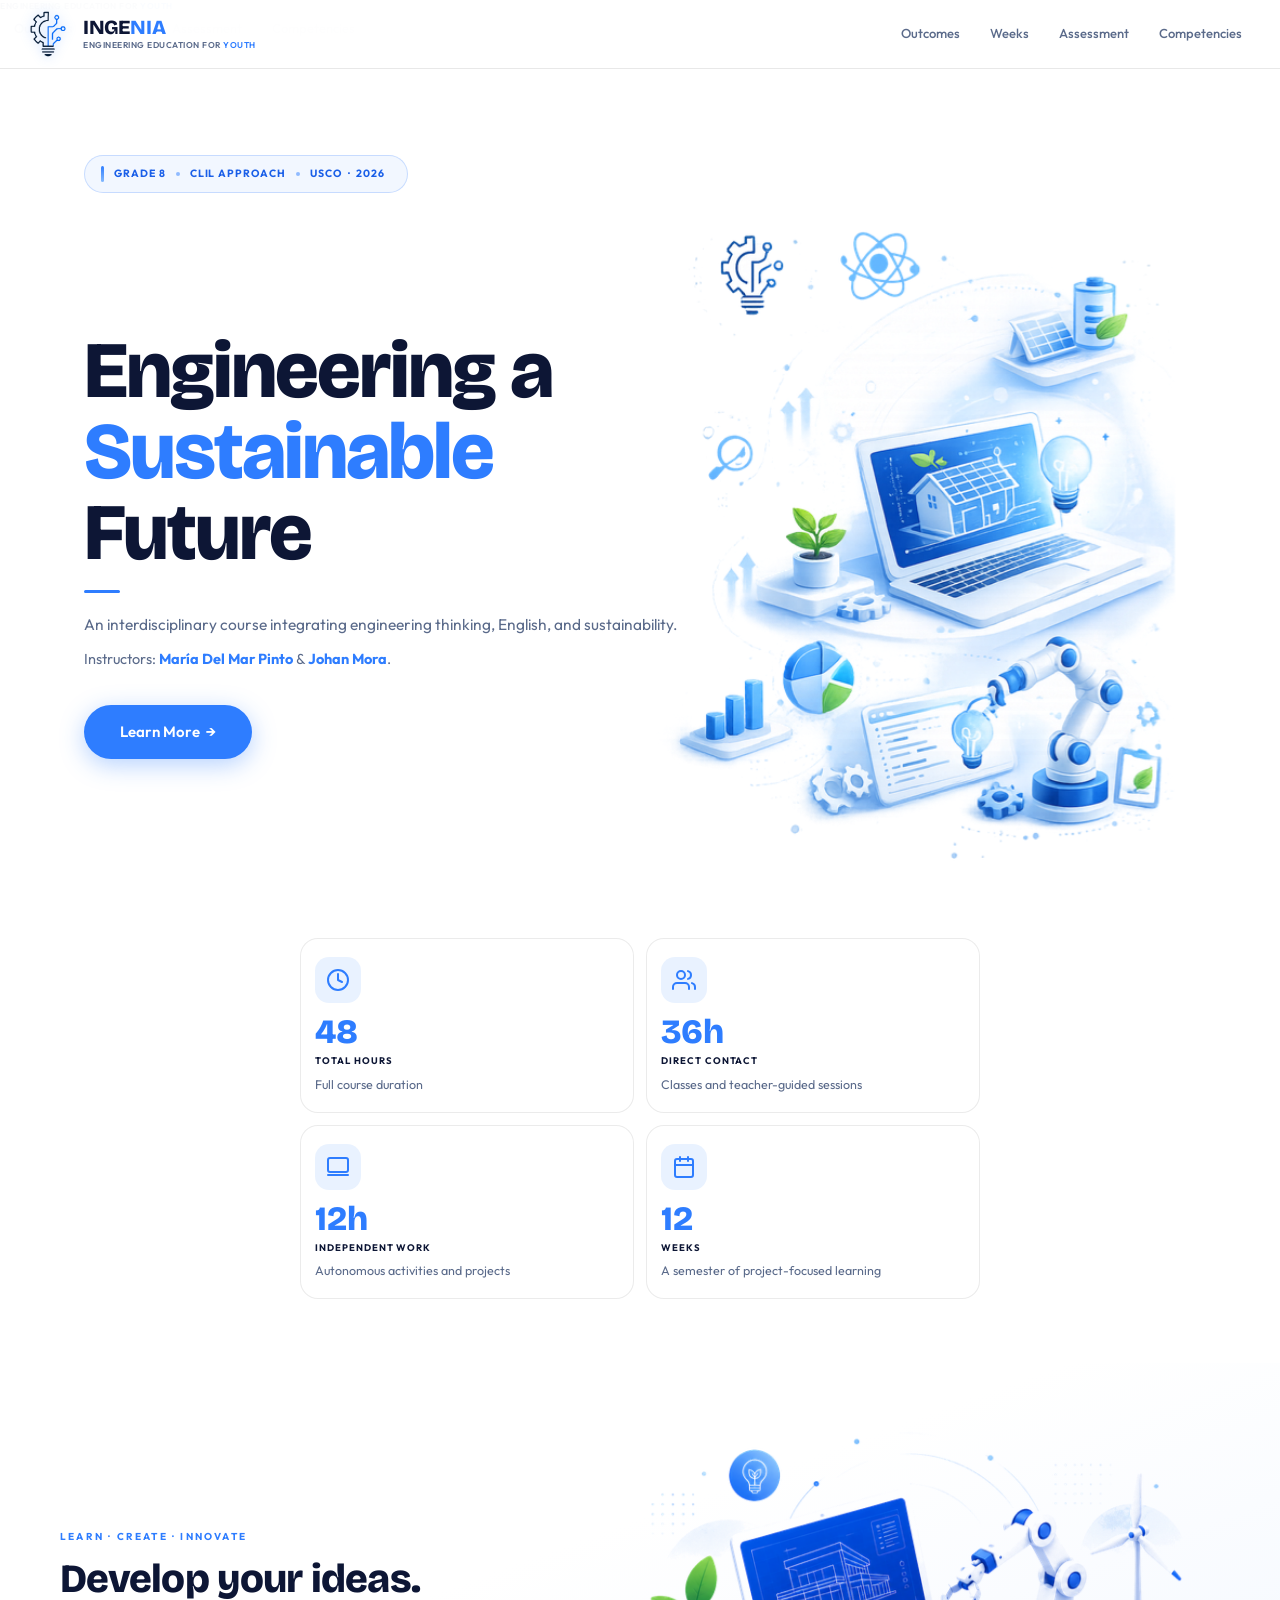
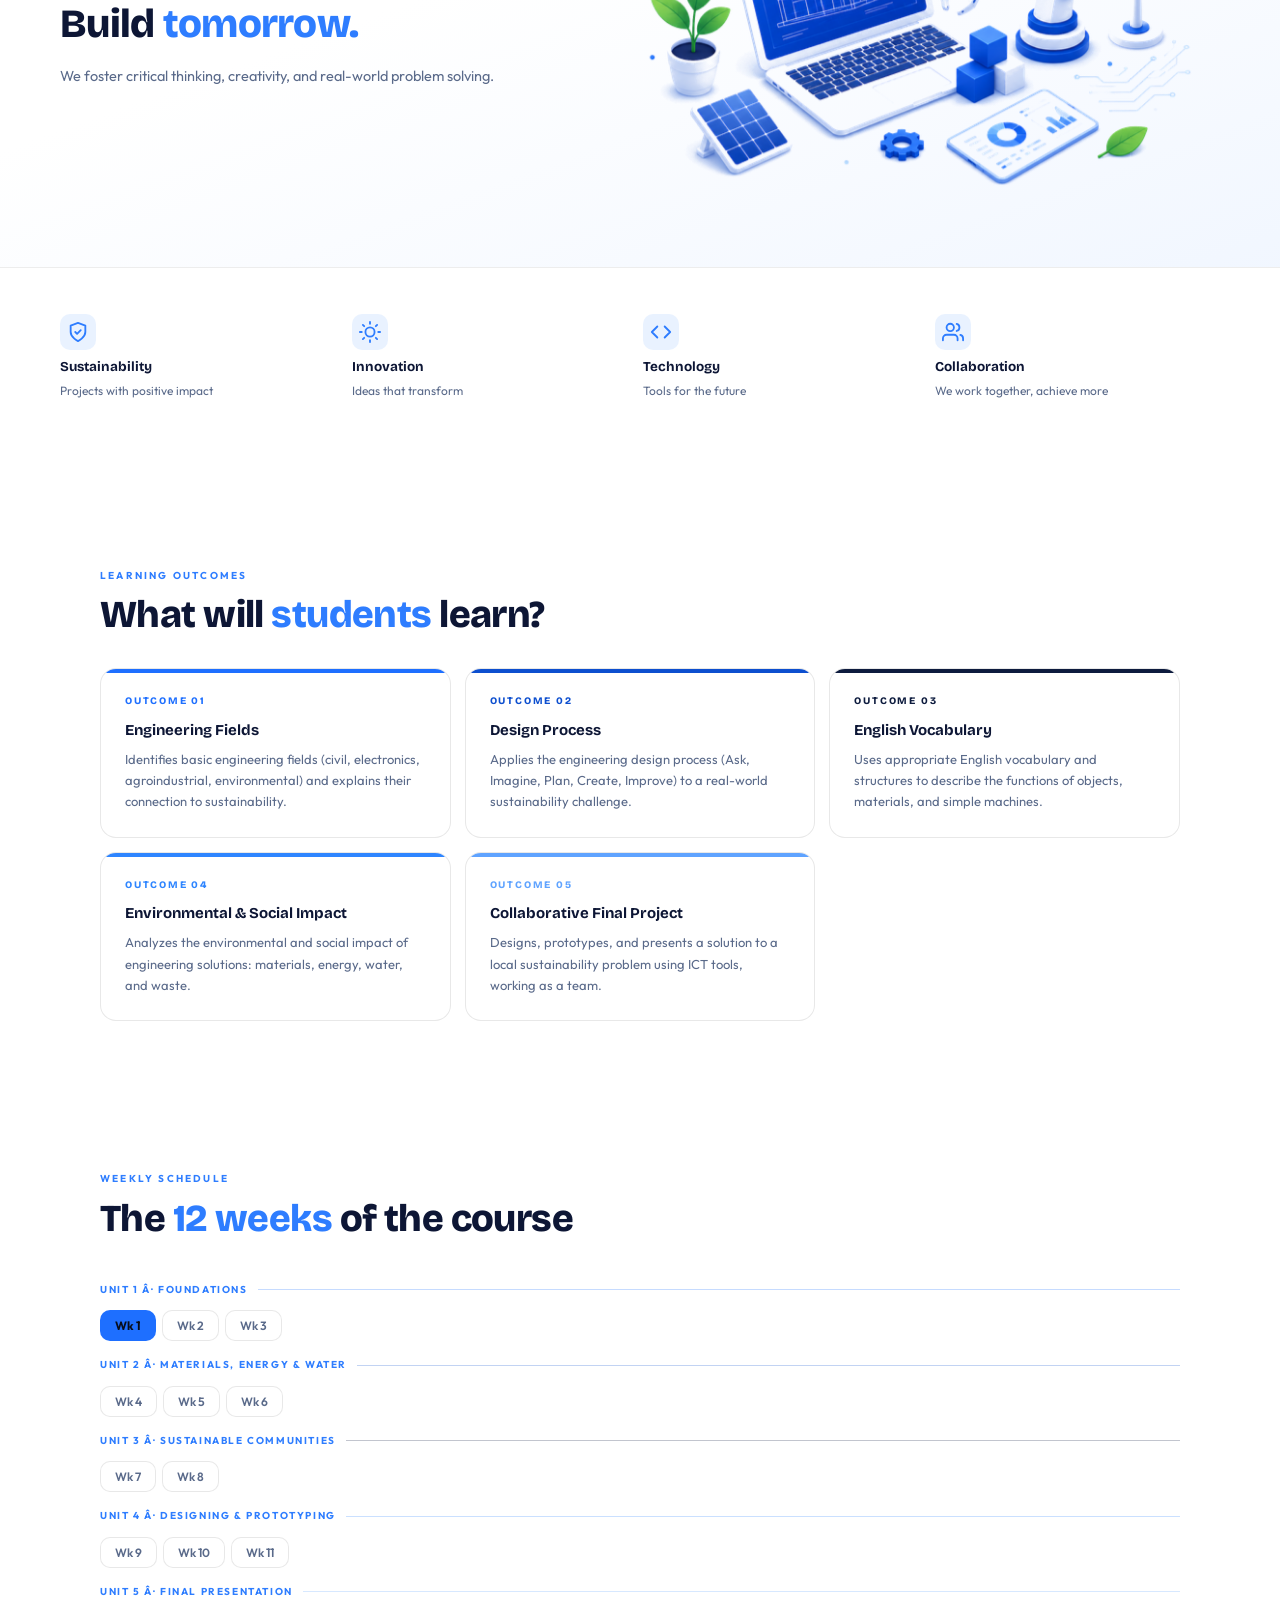
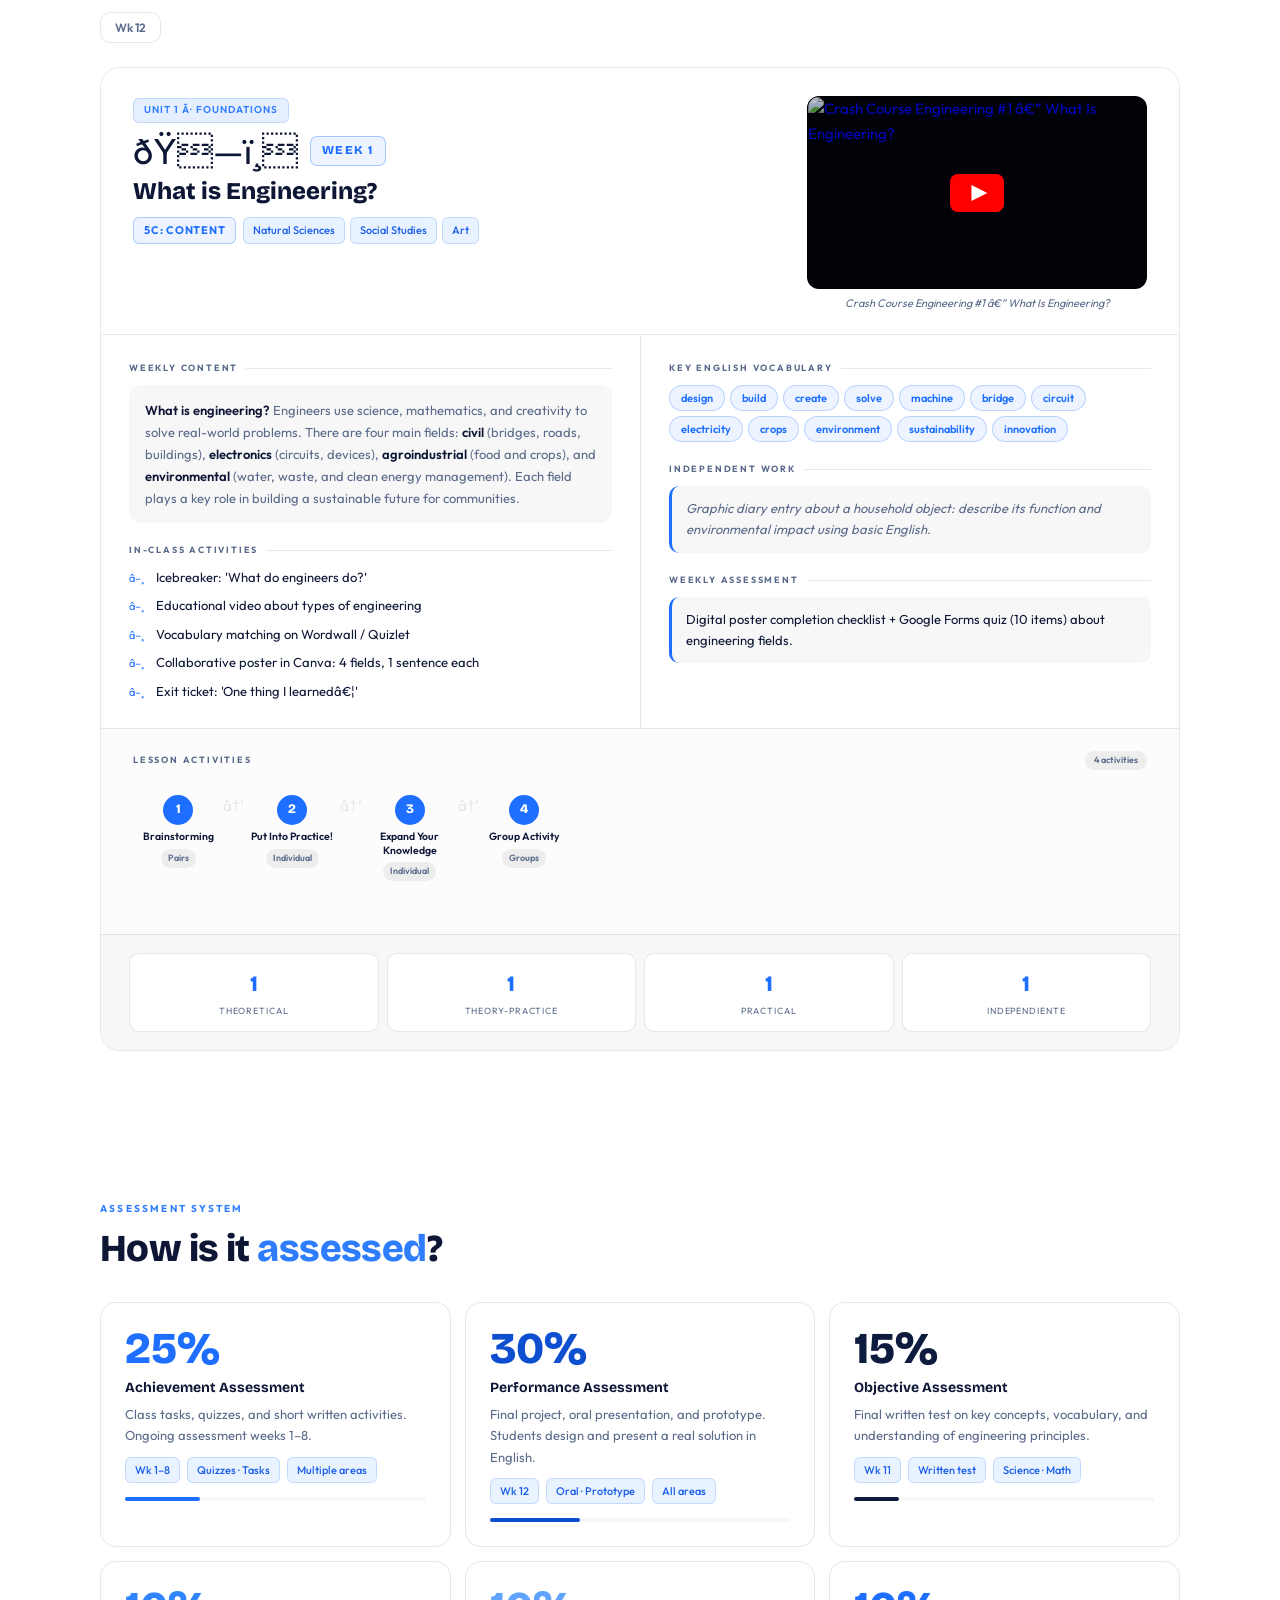
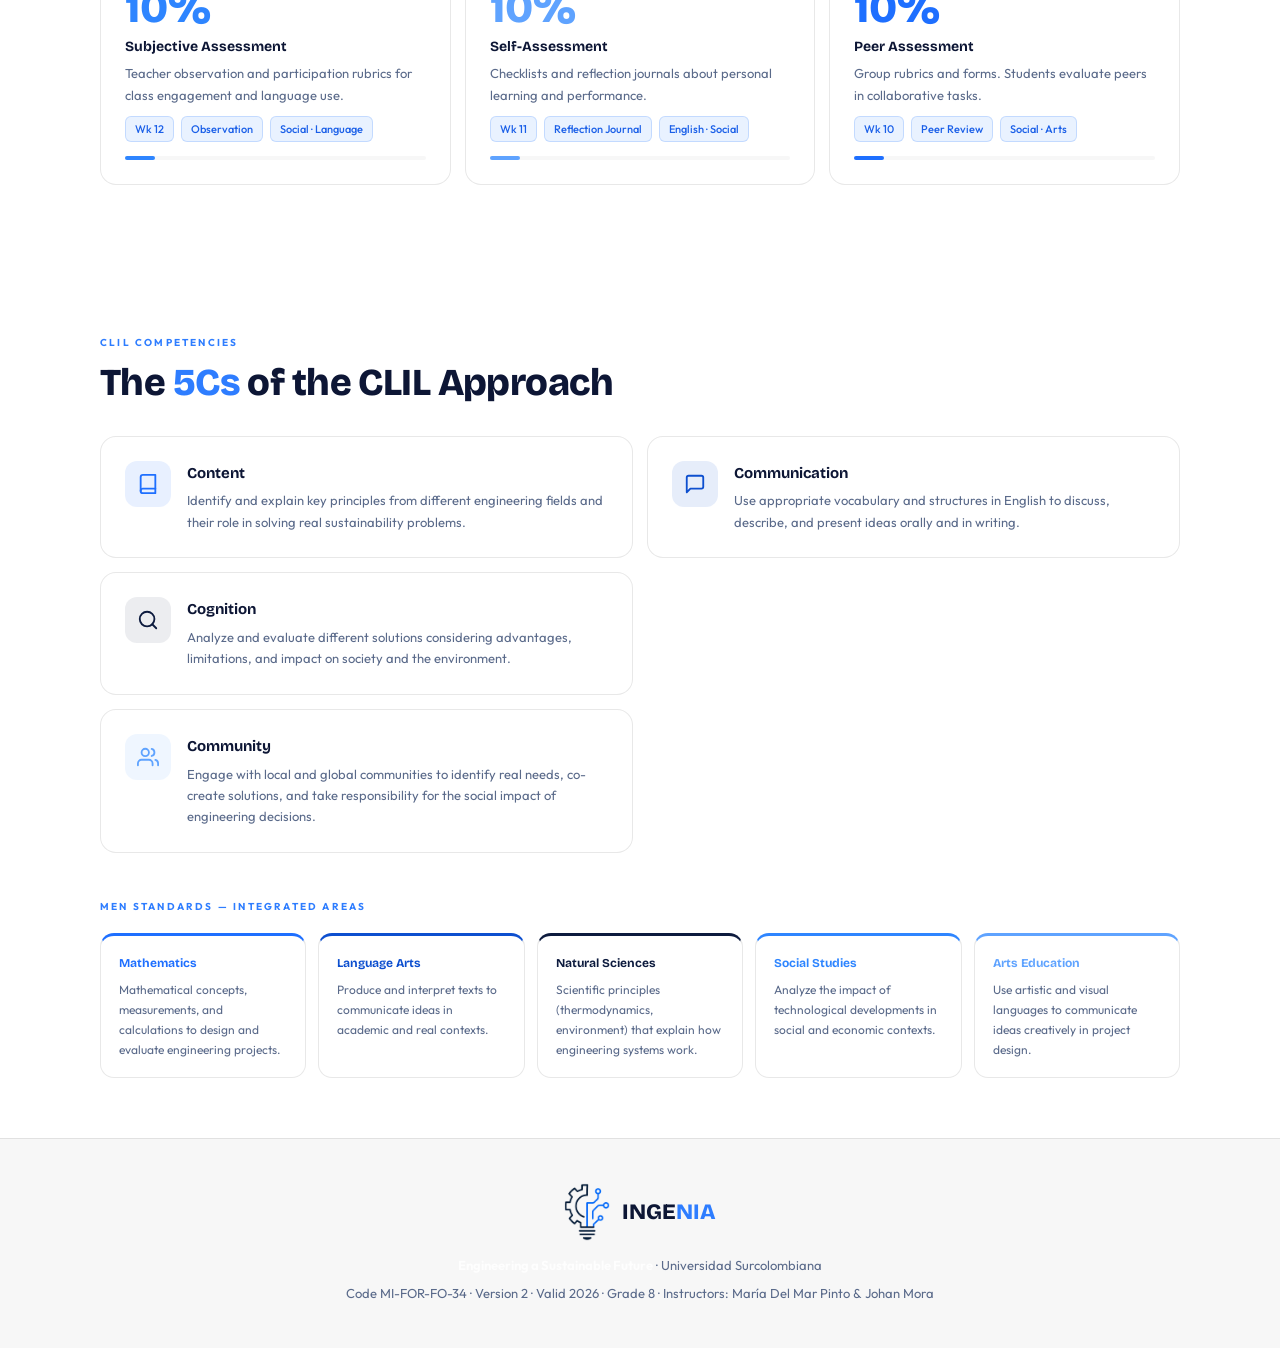
==== index.html @ c157286f "Restructure project into professional folder layout - index.html: clean semantic HTML (18 KB, down f" ====
﻿<!DOCTYPE html>
<html lang="es">
<head>
  <meta charset="UTF-8"/>
  <meta name="viewport" content="width=device-width, initial-scale=1.0"/>
  <meta name="color-scheme" content="light"/>
  <title>Engineering a Sustainable Future · USCO</title>
  <link rel="preconnect" href="https://fonts.googleapis.com"/>
  <link rel="preconnect" href="https://fonts.gstatic.com" crossorigin/>
  <link href="https://fonts.googleapis.com/css2?family=Bricolage+Grotesque:opsz,wght@12..96,400;12..96,600;12..96,700;12..96,800&family=Outfit:wght@300;400;500;600&display=swap" rel="stylesheet"/>
  <link rel="stylesheet" href="assets/css/styles.css"/>
</head>
<body>
<body>

<nav>
  <div class="nav-logo">
    <img src="assets/images/image-1.png" alt="INGENIA Logo"/>
    <div class="nav-brand">
      <div class="nav-brand-name">INGE<em>NIA</em></div>
      <div class="nav-brand-tag">ENGINEERING EDUCATION FOR <em>YOUTH</em></div>
    </div>
  </div>
  <div class="nav-right">
    <div class="nav-links">
      <a href="#outcomes">Outcomes</a>
      <a href="#schedule">Weeks</a>
      <a href="#assessment">Assessment</a>
      <a href="#competencias">Competencies</a>
    </div>
    <button class="nav-burger" onclick="document.getElementById('navDrawer').classList.toggle('open')" aria-label="Menu">
      <span></span><span></span><span></span>
    </button>
  </div>
</nav>
<div class="nav-drawer" id="navDrawer">
  <button class="nav-drawer-close" onclick="document.getElementById('navDrawer').classList.remove('open')">✕</button>
  <div class="nav-drawer-logo">
    <img src="assets/images/image-2.png" alt="INGENIA"/>
    <span>INGE<em>NIA</em></span>
  </div>
  <a href="#outcomes" onclick="document.getElementById('navDrawer').classList.remove('open')">Outcomes</a>
  <a href="#schedule" onclick="document.getElementById('navDrawer').classList.remove('open')">Weeks</a>
  <a href="#assessment" onclick="document.getElementById('navDrawer').classList.remove('open')">Assessment</a>
  <a href="#competencias" onclick="document.getElementById('navDrawer').classList.remove('open')">Competencies</a>
</div>
      <div class="nav-brand-tag">ENGINEERING EDUCATION FOR <em>YOUTH</em></div>
    </div>
  </div>
  <div class="nav-right">
    <div class="nav-links">
      <a href="#outcomes">Outcomes</a>
      <a href="#schedule">Weeks</a>
      <a href="#assessment">Assessment</a>
      <a href="#competencias">Competencies</a>
    </div>
    <button class="nav-burger" onclick="document.getElementById('navDrawer').classList.toggle('open')" aria-label="Menu">
      <span></span><span></span><span></span>
    </button>
  </div>
</nav>
<div class="nav-drawer" id="navDrawer">
  <button class="nav-drawer-close" onclick="document.getElementById('navDrawer').classList.remove('open')">✕</button>
  <div class="nav-drawer-logo">
    <img src="assets/images/image-2.png" alt="INGENIA"/>
    <span>INGE<em>NIA</em></span>
  </div>
  <a href="#outcomes" onclick="document.getElementById('navDrawer').classList.remove('open')">Outcomes</a>
  <a href="#schedule" onclick="document.getElementById('navDrawer').classList.remove('open')">Weeks</a>
  <a href="#assessment" onclick="document.getElementById('navDrawer').classList.remove('open')">Assessment</a>
  <a href="#competencias" onclick="document.getElementById('navDrawer').classList.remove('open')">Competencies</a>
</div>

<!-- HERO -->
<section id="hero">
  <div class="hero-glow"></div>
  <div class="hero-inner">

    <!-- Kicker encima del grid -->
    <div class="hero-kicker">
      <span class="kicker-bar"></span>
      <span class="kicker-item">Grade 8</span>
      <span class="kicker-dot"></span>
      <span class="kicker-item">CLIL Approach</span>
      <span class="kicker-dot"></span>
      <span class="kicker-item">USCO &nbsp;·&nbsp; 2026</span>
    </div>

    <div class="hero-grid">

      <!-- Columna izquierda -->
      <div class="hero-left">
        <h1 class="hero-title">
          <span class="t-navy">Engineering a</span>
          <span class="t-blue">Sustainable</span>
          <span class="t-navy">Future</span>
        </h1>
        <div class="hero-accent"></div>
        <p class="hero-desc">An interdisciplinary course integrating engineering thinking, English, and sustainability.</p>
        <p class="hero-responsables">Instructors: <strong>María Del Mar Pinto</strong> &amp; <strong>Johan Mora</strong>.</p>
        <a class="hero-cta" href="#outcomes">Learn More &nbsp;→</a>
      </div>

      <!-- Columna derecha: integrated PNG illustration -->
      <div class="hero-illus">
        <img
          src="assets/images/image-3.png"
          alt="Sustainable engineering — laptop, solar energy, robotic arm"
          class="hero-illus-img"
        />
      </div>

    </div><!-- /hero-grid -->
  </div>
</section>

<!-- STATS GRID 2×2 horizontal -->
<div id="stats-section">
  <div class="stats-grid">

    <div class="stat-card reveal">
      <div class="sc-icon-box">
        <svg width="24" height="24" viewBox="0 0 24 24" fill="none" stroke="currentColor" stroke-width="2" stroke-linecap="round" stroke-linejoin="round"><circle cx="12" cy="12" r="10"/><polyline points="12 6 12 12 16 14"/></svg>
      </div>
      <div class="sc-content">
        <div class="sc-val">48</div>
        <div class="sc-lbl">Total Hours</div>
        <div class="sc-desc">Full course duration</div>
      </div>
    </div>

    <div class="stat-card reveal">
      <div class="sc-icon-box">
        <svg width="24" height="24" viewBox="0 0 24 24" fill="none" stroke="currentColor" stroke-width="2" stroke-linecap="round" stroke-linejoin="round"><path d="M17 21v-2a4 4 0 0 0-4-4H5a4 4 0 0 0-4 4v2"/><circle cx="9" cy="7" r="4"/><path d="M23 21v-2a4 4 0 0 0-3-3.87"/><path d="M16 3.13a4 4 0 0 1 0 7.75"/></svg>
      </div>
      <div class="sc-content">
        <div class="sc-val">36h</div>
        <div class="sc-lbl">Direct Contact</div>
        <div class="sc-desc">Classes and teacher-guided sessions</div>
      </div>
    </div>

    <div class="stat-card reveal">
      <div class="sc-icon-box">
        <svg width="24" height="24" viewBox="0 0 24 24" fill="none" stroke="currentColor" stroke-width="2" stroke-linecap="round" stroke-linejoin="round"><rect x="2" y="3" width="20" height="14" rx="2"/><line x1="2" y1="20" x2="22" y2="20"/></svg>
      </div>
      <div class="sc-content">
        <div class="sc-val">12h</div>
        <div class="sc-lbl">Independent Work</div>
        <div class="sc-desc">Autonomous activities and projects</div>
      </div>
    </div>

    <div class="stat-card reveal">
      <div class="sc-icon-box">
        <svg width="24" height="24" viewBox="0 0 24 24" fill="none" stroke="currentColor" stroke-width="2" stroke-linecap="round" stroke-linejoin="round"><rect x="3" y="4" width="18" height="18" rx="2"/><line x1="16" y1="2" x2="16" y2="6"/><line x1="8" y1="2" x2="8" y2="6"/><line x1="3" y1="10" x2="21" y2="10"/></svg>
      </div>
      <div class="sc-content">
        <div class="sc-val">12</div>
        <div class="sc-lbl">Weeks</div>
        <div class="sc-desc">A semester of project-focused learning</div>
      </div>
    </div>

  </div>
</div>

<!-- VISION -->
<section id="vision">
  <div class="vision-inner">

    <div class="vision-left reveal">
      <p class="vision-kicker">Learn · Create · Innovate</p>
      <h2 class="vision-title">Develop your ideas.<br/>Build <em>tomorrow.</em></h2>
      <p class="vision-text">We foster critical thinking, creativity, and real-world problem solving.</p>
    </div>

    <div class="vision-illus reveal">
      <img
        src="assets/images/image-4.png"
        alt="Sustainable engineering — laptop, robotic arm, solar energy, plant"
        class="vision-img"
      />
    </div>

  </div>
</section>

<!-- PILARES -->
<section id="pilares">
  <div class="pilares-inner">
    <div class="pilares-grid">

      <div class="pilar-card reveal">
        <div class="pilar-icon">
          <svg width="22" height="22" viewBox="0 0 24 24" fill="none" stroke="currentColor" stroke-width="2" stroke-linecap="round" stroke-linejoin="round"><path d="M12 22s8-4 8-10V5l-8-3-8 3v7c0 6 8 10 8 10z"/><path d="M9 12l2 2 4-4"/></svg>
        </div>
        <div class="pilar-title">Sustainability</div>
        <div class="pilar-desc">Projects with positive impact</div>
      </div>

      <div class="pilar-card reveal">
        <div class="pilar-icon">
          <svg width="22" height="22" viewBox="0 0 24 24" fill="none" stroke="currentColor" stroke-width="2" stroke-linecap="round" stroke-linejoin="round"><circle cx="12" cy="12" r="5"/><line x1="12" y1="1" x2="12" y2="3"/><line x1="12" y1="21" x2="12" y2="23"/><line x1="4.22" y1="4.22" x2="5.64" y2="5.64"/><line x1="18.36" y1="18.36" x2="19.78" y2="19.78"/><line x1="1" y1="12" x2="3" y2="12"/><line x1="21" y1="12" x2="23" y2="12"/><line x1="4.22" y1="19.78" x2="5.64" y2="18.36"/><line x1="18.36" y1="5.64" x2="19.78" y2="4.22"/></svg>
        </div>
        <div class="pilar-title">Innovation</div>
        <div class="pilar-desc">Ideas that transform</div>
      </div>

      <div class="pilar-card reveal">
        <div class="pilar-icon">
          <svg width="22" height="22" viewBox="0 0 24 24" fill="none" stroke="currentColor" stroke-width="2" stroke-linecap="round" stroke-linejoin="round"><polyline points="16 18 22 12 16 6"/><polyline points="8 6 2 12 8 18"/></svg>
        </div>
        <div class="pilar-title">Technology</div>
        <div class="pilar-desc">Tools for the future</div>
      </div>

      <div class="pilar-card reveal">
        <div class="pilar-icon">
          <svg width="22" height="22" viewBox="0 0 24 24" fill="none" stroke="currentColor" stroke-width="2" stroke-linecap="round" stroke-linejoin="round"><path d="M17 21v-2a4 4 0 0 0-4-4H5a4 4 0 0 0-4 4v2"/><circle cx="9" cy="7" r="4"/><path d="M23 21v-2a4 4 0 0 0-3-3.87"/><path d="M16 3.13a4 4 0 0 1 0 7.75"/></svg>
        </div>
        <div class="pilar-title">Collaboration</div>
        <div class="pilar-desc">We work together, achieve more</div>
      </div>

    </div>
  </div>
</section>

<!-- OUTCOMES -->
<div id="outcomes"><div class="sw">
  <p class="sec-label reveal">Learning Outcomes</p>
  <h2 class="sec-title reveal">What will <em>students</em> learn?</h2>
  <div class="og">
    <div class="oc reveal" style="--ac:#1e6fff"><div class="oc-num">Outcome 01</div><h3>Engineering Fields</h3><p>Identifies basic engineering fields (civil, electronics, agroindustrial, environmental) and explains their connection to sustainability.</p></div>
    <div class="oc reveal" style="--ac:#0d4fcf"><div class="oc-num" style="color:#0d4fcf">Outcome 02</div><h3>Design Process</h3><p>Applies the engineering design process (Ask, Imagine, Plan, Create, Improve) to a real-world sustainability challenge.</p></div>
    <div class="oc reveal" style="--ac:#0d1b3e"><div class="oc-num" style="color:#0d1b3e">Outcome 03</div><h3>English Vocabulary</h3><p>Uses appropriate English vocabulary and structures to describe the functions of objects, materials, and simple machines.</p></div>
    <div class="oc reveal" style="--ac:#2e85ff"><div class="oc-num" style="color:#2e85ff">Outcome 04</div><h3>Environmental & Social Impact</h3><p>Analyzes the environmental and social impact of engineering solutions: materials, energy, water, and waste.</p></div>
    <div class="oc reveal" style="--ac:#5fa3ff"><div class="oc-num" style="color:#5fa3ff">Outcome 05</div><h3>Collaborative Final Project</h3><p>Designs, prototypes, and presents a solution to a local sustainability problem using ICT tools, working as a team.</p></div>
  </div>
</div></div>

<!-- SCHEDULE -->
<div id="schedule"><div class="sw">
  <p class="sec-label reveal">Weekly Schedule</p>
  <h2 class="sec-title reveal">The <em>12 weeks</em> of the course</h2>
  <div class="wn" id="weekNav"></div>
  <div id="weekCards"></div>
</div></div>

<!-- ASSESSMENT -->
<div id="assessment"><div class="sw">
  <p class="sec-label reveal">Assessment System</p>
  <h2 class="sec-title reveal">How is it <em>assessed</em>?</h2>
  <div class="ag">
    <div class="ac reveal"><div class="ac-pct" style="color:#1e6fff">25%</div><h3>Achievement Assessment</h3><p>Class tasks, quizzes, and short written activities. Ongoing assessment weeks 1–8.</p><div class="ac-meta"><span>Wk 1–8</span><span>Quizzes · Tasks</span><span>Multiple areas</span></div><div class="pbw"><div class="pb" style="width:25%;background:#1e6fff"></div></div></div>
    <div class="ac reveal"><div class="ac-pct" style="color:#0d4fcf">30%</div><h3>Performance Assessment</h3><p>Final project, oral presentation, and prototype. Students design and present a real solution in English.</p><div class="ac-meta"><span>Wk 12</span><span>Oral · Prototype</span><span>All areas</span></div><div class="pbw"><div class="pb" style="width:30%;background:#0d4fcf"></div></div></div>
    <div class="ac reveal"><div class="ac-pct" style="color:#0d1b3e">15%</div><h3>Objective Assessment</h3><p>Final written test on key concepts, vocabulary, and understanding of engineering principles.</p><div class="ac-meta"><span>Wk 11</span><span>Written test</span><span>Science · Math</span></div><div class="pbw"><div class="pb" style="width:15%;background:#0d1b3e"></div></div></div>
    <div class="ac reveal"><div class="ac-pct" style="color:#2e85ff">10%</div><h3>Subjective Assessment</h3><p>Teacher observation and participation rubrics for class engagement and language use.</p><div class="ac-meta"><span>Wk 12</span><span>Observation</span><span>Social · Language</span></div><div class="pbw"><div class="pb" style="width:10%;background:#2e85ff"></div></div></div>
    <div class="ac reveal"><div class="ac-pct" style="color:#5fa3ff">10%</div><h3>Self-Assessment</h3><p>Checklists and reflection journals about personal learning and performance.</p><div class="ac-meta"><span>Wk 11</span><span>Reflection Journal</span><span>English · Social</span></div><div class="pbw"><div class="pb" style="width:10%;background:#5fa3ff"></div></div></div>
    <div class="ac reveal"><div class="ac-pct" style="color:#1e6fff">10%</div><h3>Peer Assessment</h3><p>Group rubrics and forms. Students evaluate peers in collaborative tasks.</p><div class="ac-meta"><span>Wk 10</span><span>Peer Review</span><span>Social · Arts</span></div><div class="pbw"><div class="pb" style="width:10%;background:#1e6fff"></div></div></div>
  </div>
</div></div>

<!-- COMPETENCIAS -->
<div id="competencias"><div class="sw">
  <p class="sec-label reveal">CLIL Competencies</p>
  <h2 class="sec-title reveal">The <em>5Cs</em> of the CLIL Approach</h2>
  <div class="cg">
    <div class="cc reveal"><div class="cc-i" style="background:rgba(30,111,255,.1);color:#1e6fff"><svg viewBox="0 0 24 24" fill="none" stroke="currentColor" stroke-width="2" stroke-linecap="round" stroke-linejoin="round"><path d="M4 19.5A2.5 2.5 0 0 1 6.5 17H20"/><path d="M6.5 2H20v20H6.5A2.5 2.5 0 0 1 4 19.5v-15A2.5 2.5 0 0 1 6.5 2z"/></svg></div><div><h3>Content</h3><p>Identify and explain key principles from different engineering fields and their role in solving real sustainability problems.</p></div></div>
    <div class="cc reveal"><div class="cc-i" style="background:rgba(13,79,207,.1);color:#0d4fcf"><svg viewBox="0 0 24 24" fill="none" stroke="currentColor" stroke-width="2" stroke-linecap="round" stroke-linejoin="round"><path d="M21 15a2 2 0 0 1-2 2H7l-4 4V5a2 2 0 0 1 2-2h14a2 2 0 0 1 2 2z"/></svg></div><div><h3>Communication</h3><p>Use appropriate vocabulary and structures in English to discuss, describe, and present ideas orally and in writing.</p></div></div>
    <div class="cc reveal"><div class="cc-i" style="background:rgba(13,27,62,.08);color:#0d1b3e"><svg viewBox="0 0 24 24" fill="none" stroke="currentColor" stroke-width="2" stroke-linecap="round" stroke-linejoin="round"><circle cx="11" cy="11" r="8"/><line x1="21" y1="21" x2="16.65" y2="16.65"/></svg></div><div><h3>Cognition</h3><p>Analyze and evaluate different solutions considering advantages, limitations, and impact on society and the environment.</p></div></div>
    <div class="cc reveal"><div class="cc-i" style="background:rgba(46,133,255,.1);color:#2e85ff"><svg viewBox="0 0 24 24" fill="none" stroke="currentColor" stroke-width="2" stroke-linecap="round" stroke-linejoin="round"><circle cx="12" cy="12" r="10"/><line x1="2" y1="12" x2="22" y2="12"/><path d="M12 2a15.3 15.3 0 0 1 4 10 15.3 15.3 0 0 1-4 10 15.3 15.3 0 0 1-4-10 15.3 15.3 0 0 1 4-10z"/></svg></div><div><h3>Culture</h3><p>Demonstrate awareness of how engineering projects affect communities and reflect on their social and environmental implications.</p></div></div>
    <div class="cc reveal"><div class="cc-i" style="background:rgba(95,163,255,.1);color:#5fa3ff"><svg viewBox="0 0 24 24" fill="none" stroke="currentColor" stroke-width="2" stroke-linecap="round" stroke-linejoin="round"><path d="M17 21v-2a4 4 0 0 0-4-4H5a4 4 0 0 0-4 4v2"/><circle cx="9" cy="7" r="4"/><path d="M23 21v-2a4 4 0 0 0-3-3.87"/><path d="M16 3.13a4 4 0 0 1 0 7.75"/></svg></div><div><h3>Community</h3><p>Engage with local and global communities to identify real needs, co-create solutions, and take responsibility for the social impact of engineering decisions.</p></div></div>
  </div>
  <div style="margin-top:46px">
    <p class="sec-label reveal">MEN Standards — Integrated Areas</p>
    <div class="mg">
      <div class="mc reveal" style="--ac:#1e6fff"><div class="mc-t">Mathematics</div><p>Mathematical concepts, measurements, and calculations to design and evaluate engineering projects.</p></div>
      <div class="mc reveal" style="--ac:#0d4fcf"><div class="mc-t">Language Arts</div><p>Produce and interpret texts to communicate ideas in academic and real contexts.</p></div>
      <div class="mc reveal" style="--ac:#0d1b3e"><div class="mc-t">Natural Sciences</div><p>Scientific principles (thermodynamics, environment) that explain how engineering systems work.</p></div>
      <div class="mc reveal" style="--ac:#2e85ff"><div class="mc-t">Social Studies</div><p>Analyze the impact of technological developments in social and economic contexts.</p></div>
      <div class="mc reveal" style="--ac:#5fa3ff"><div class="mc-t">Arts Education</div><p>Use artistic and visual languages to communicate ideas creatively in project design.</p></div>
    </div>
  </div>
</div></div>

<footer>
  <div class="f-logo">
    <img src="assets/images/image-5.png" alt="INGENIA"/>
    <div class="f-brand">INGE<em>NIA</em></div>
  </div>
  <p><strong>Engineering a Sustainable Future</strong> · Universidad Surcolombiana</p>
  <p style="margin-top:6px">Code MI-FOR-FO-34 · Version 2 · Valid 2026 · Grade 8 · Instructors: María Del Mar Pinto &amp; Johan Mora</p>
</footer>

  <script src="assets/js/data.js"></script>
  <script src="assets/js/app.js"></script>
</body>
</html>
---- assets/css/styles.css ----
﻿:root{
  color-scheme:light;
  --bg:#ffffff;--surface:#ffffff;--surface2:#f7f7f7;--surface3:#eeeeee;
  --border:rgba(0,0,0,0.09);--text:#0d1635;--muted:#5a6a8a;
  --blue:#2e7dff;--navy:#0d1635;--sky:#1a5fe8;--light:rgba(46,125,255,.10);
  --c1:#2e7dff;--c2:#1a5fe8;--c3:#5fa3ff;--c4:#3d8cff;--c5:#84baff;
  --font-h:'Bricolage Grotesque',sans-serif;--font-b:'Outfit',sans-serif;
}
*,*::before,*::after{box-sizing:border-box;margin:0;padding:0}
html{scroll-behavior:smooth;background:#ffffff;overflow-x:hidden}
body{background:#ffffff!important;color:#0d1635!important;font-family:var(--font-b);font-size:15px;line-height:1.65;overflow-x:hidden}
@media(prefers-color-scheme:dark){html,body{background:#ffffff!important;color:#0d1635!important}}
body::before{content:'';position:fixed;inset:0;background-image:radial-gradient(circle,rgba(46,125,255,.06) 1px,transparent 1px);background-size:28px 28px;pointer-events:none;z-index:0}

/* â”€â”€ NAV â”€â”€ */
nav{position:fixed;top:0;left:0;right:0;z-index:200;display:flex;align-items:center;justify-content:space-between;padding:10px 24px;background:rgba(255,255,255,.95);backdrop-filter:blur(24px);border-bottom:1px solid var(--border)}
.nav-logo{display:flex;align-items:center;gap:11px}
.nav-logo img{height:48px;width:48px;object-fit:contain;flex-shrink:0;border-radius:10px;filter:drop-shadow(0 0 6px rgba(46,125,255,.4))}
.nav-brand{display:flex;flex-direction:column;gap:2px}
.nav-brand-name{font-family:var(--font-h);font-weight:800;font-size:20px;line-height:1;color:var(--navy);letter-spacing:-.02em}
.nav-brand-name em{font-style:normal;color:var(--blue)}
.nav-brand-tag{font-size:8.5px;font-weight:600;letter-spacing:.06em;text-transform:uppercase;color:var(--muted);line-height:1.4}
.nav-brand-tag em{font-style:normal;color:var(--blue)}
.nav-right{display:flex;align-items:center;gap:6px}
.nav-links{display:flex;gap:2px}
.nav-links a{font-size:13px;font-weight:500;color:var(--muted);text-decoration:none;padding:6px 14px;border-radius:8px;transition:all .2s}
.nav-links a:hover{color:var(--navy);background:rgba(46,125,255,.10)}
.nav-burger{display:none;flex-direction:column;gap:5px;cursor:pointer;padding:8px;border:none;background:none;border-radius:10px}
.nav-burger span{display:block;width:24px;height:2.5px;background:var(--navy);border-radius:4px}
.nav-drawer{display:none;position:fixed;inset:0;background:rgba(8,15,34,.97);z-index:300;backdrop-filter:blur(16px);flex-direction:column;align-items:center;justify-content:center;gap:8px}
.nav-drawer.open{display:flex}
.nav-drawer a{font-family:var(--font-h);font-size:26px;font-weight:800;color:#fff;text-decoration:none;padding:12px 36px;border-radius:14px;transition:background .2s}
.nav-drawer a:hover{background:rgba(46,125,255,.2);color:var(--sky)}
.nav-drawer-close{position:absolute;top:22px;right:22px;font-size:30px;color:rgba(255,255,255,.5);cursor:pointer;background:none;border:none;padding:8px}
.nav-drawer-logo{display:flex;align-items:center;gap:12px;margin-bottom:36px}
.nav-drawer-logo img{height:52px;border-radius:10px;mix-blend-mode:screen;filter:drop-shadow(0 0 8px rgba(46,125,255,.5))}
.nav-drawer-logo span{font-family:var(--font-h);font-size:26px;font-weight:800;color:#fff}
.nav-drawer-logo span em{font-style:normal;color:var(--blue)}
@media(max-width:760px){.nav-links{display:none};.nav-burger{display:flex};nav{padding:10px 18px}}

/* â•â•â•â•â•â•â•â•â•â•â•â•â•â•â•â•â•â•â•â•â•â•â•â•â•â•â•â•â•â•â•â•â•â•â•â•â•â•â•â•â•â•
   HERO
â•â•â•â•â•â•â•â•â•â•â•â•â•â•â•â•â•â•â•â•â•â•â•â•â•â•â•â•â•â•â•â•â•â•â•â•â•â•â•â•â•â• */
#hero{
  display:flex;flex-direction:column;justify-content:center;
  padding:110px 0 64px;
  position:relative;background:#ffffff!important;overflow:hidden;
}
#hero::after{display:none}
.hero-inner{max-width:1160px;margin:0 auto;width:100%;position:relative;z-index:1;padding:0 24px}

.hero-kicker{
  display:inline-flex;align-items:center;gap:10px;
  background:rgba(46,125,255,.06);
  border:1.5px solid rgba(46,125,255,.22);
  border-radius:100px;padding:9px 22px 9px 16px;
  font-size:10.5px;font-weight:700;letter-spacing:.09em;text-transform:uppercase;
  color:#1a5fe8;margin-bottom:24px;
  animation:fadeUp .6s ease both;
}
/* Barra azul izquierda â€” reemplaza el emoji */
.kicker-bar{
  display:block;width:3px;height:16px;
  background:linear-gradient(180deg,#2e7dff 0%,#84baff 100%);
  border-radius:2px;flex-shrink:0;
}
.kicker-item{white-space:nowrap}
/* Separador punto entre items */
.kicker-dot{
  display:block;width:4px;height:4px;
  border-radius:50%;background:#2e7dff;opacity:.5;flex-shrink:0;
}

/* Grid: siempre 2 columnas */
.hero-grid{
  display:grid;
  grid-template-columns:54fr 46fr;
  gap:0;
  align-items:center;
}

/* Columna izquierda */
.hero-left{
  display:flex;flex-direction:column;align-items:flex-start;
  min-width:0;
}
h1.hero-title{
  font-family:var(--font-h);
  font-size:clamp(26px,7.5vw,80px);
  font-weight:800;line-height:1.01;letter-spacing:-.025em;
  margin-bottom:16px;
  animation:fadeUp .7s .1s ease both;
  word-break:break-word;
}
h1.hero-title .t-navy{color:#0d1635;display:block}
h1.hero-title .t-blue{color:#2e7dff;display:block}
.hero-accent{
  width:36px;height:3px;background:#2e7dff;
  border-radius:2px;margin-bottom:18px;
  animation:fadeUp .7s .15s ease both;
}
.hero-desc{
  font-size:clamp(13px,3.5vw,15.5px);color:#5a6a8a;line-height:1.72;
  margin-bottom:10px;animation:fadeUp .7s .2s ease both;
}
.hero-responsables{
  font-size:clamp(12px,3.2vw,14.5px);color:#5a6a8a;line-height:1.6;
  margin-bottom:clamp(20px,5vw,34px);animation:fadeUp .7s .25s ease both;
}
.hero-responsables strong{color:#2e7dff;font-weight:700}
.hero-cta{
  display:inline-flex;align-items:center;gap:10px;
  background:#2e7dff;color:#fff;
  font-family:var(--font-b);font-size:clamp(13px,3.5vw,15px);font-weight:600;
  padding:clamp(12px,3vw,15px) clamp(24px,5vw,36px);border-radius:50px;
  text-decoration:none;border:none;cursor:pointer;
  animation:fadeUp .7s .3s ease both;
  transition:background .2s,transform .18s,box-shadow .2s;
  box-shadow:0 6px 24px rgba(46,125,255,.35);
}
.hero-cta:hover{background:#1a5fe8;transform:translateY(-2px);box-shadow:0 12px 32px rgba(46,125,255,.45)}

/* Columna derecha: PNG illustration */
.hero-illus{
  display:flex;align-items:center;justify-content:center;
  animation:fadeUp .8s .12s ease both;
  min-width:0;
  overflow:visible;
}
.hero-illus-img{
  width:130%;
  max-width:520px;
  height:auto;
  object-fit:contain;
  display:block;
  margin-left:-10%;   /* centra el desbordamiento */
}
/* Elementos que ya no se usan */
.hero-illus-wrap,.hero-illus-glow,.hero-dot,.hero-illus-svg{display:none}

/* â•â•â•â•â•â•â•â•â•â•â•â•â•â•â•â•â•â•â•â•â•â•â•â•â•â•â•â•â•â•â•â•â•â•â•â•â•â•â•â•â•â•
   STATS  2Ã—2  â€”  icon left, content right
â•â•â•â•â•â•â•â•â•â•â•â•â•â•â•â•â•â•â•â•â•â•â•â•â•â•â•â•â•â•â•â•â•â•â•â•â•â•â•â•â•â• */
#stats-section{
  background:#ffffff!important;
  padding:0 24px 64px;
  overflow:hidden;
}
.stats-grid{
  max-width:680px;margin:0 auto;
  display:grid;grid-template-columns:repeat(2,1fr);gap:12px;
}
.stat-card{
  background:#ffffff!important;
  border:1px solid rgba(0,0,0,.08);border-radius:18px;
  padding:18px 14px;
  display:flex;flex-direction:column;gap:4px;
  transition:transform .2s,box-shadow .2s,border-color .2s;
}
.stat-card:hover{
  transform:translateY(-3px);
  box-shadow:0 8px 28px rgba(46,125,255,.10);
  border-color:rgba(46,125,255,.28);
}
.sc-icon-box{
  width:46px;height:46px;min-width:46px;
  border-radius:14px;background:rgba(46,125,255,.10);
  display:flex;align-items:center;justify-content:center;color:#2e7dff;
}
.sc-content{display:flex;flex-direction:column}
.sc-val{
  font-family:var(--font-h);
  font-size:clamp(24px,7vw,34px);
  font-weight:800;color:#2e7dff;line-height:1;margin-top:8px;
}
.sc-lbl{
  font-size:clamp(8px,2.2vw,9.5px);text-transform:uppercase;letter-spacing:.1em;
  color:#0d1635;font-weight:700;margin-top:4px;
}
.sc-desc{font-size:clamp(11px,2.8vw,12.5px);color:#5a6a8a;margin-top:6px;line-height:1.5}
.hero-stats{display:none}

/* â•â•â•â•â•â•â•â•â•â•â•â•â•â•â•â•â•â•â•â•â•â•â•â•â•â•â•â•â•â•â•â•â•â•â•â•â•â•â•â•â•â•
   VISION  â€” "Desarrolla tus ideas"
â•â•â•â•â•â•â•â•â•â•â•â•â•â•â•â•â•â•â•â•â•â•â•â•â•â•â•â•â•â•â•â•â•â•â•â•â•â•â•â•â•â• */
#vision{
  background:linear-gradient(160deg,#ffffff 40%,rgba(232,241,255,.6) 100%)!important;
  padding:60px 40px 72px;
}
@media(max-width:700px){#vision{padding:48px 20px 56px}}
.vision-inner{
  max-width:1160px;margin:0 auto;
  display:grid;grid-template-columns:1fr 1fr;gap:48px;align-items:center;
}
@media(max-width:860px){.vision-inner{grid-template-columns:1fr;gap:28px}}
.vision-kicker{
  font-size:10px;font-weight:700;letter-spacing:.22em;text-transform:uppercase;
  color:#2e7dff;margin-bottom:12px;
}
.vision-title{
  font-family:var(--font-h);font-size:clamp(26px,3.8vw,40px);font-weight:800;
  line-height:1.12;letter-spacing:-.018em;color:#0d1635;margin-bottom:16px;
}
.vision-title em{font-style:normal;color:#2e7dff}
.vision-text{font-size:14.5px;color:#5a6a8a;line-height:1.78}
.vision-illus{display:flex;align-items:center;justify-content:center}
.vision-img{
  width:115%;
  max-width:560px;
  height:auto;
  object-fit:contain;
  margin-left:-8%;
  animation:fadeUp .8s .2s ease both;
}
@media(max-width:860px){
  .vision-img{width:100%;max-width:420px;margin-left:0}
}

/* â•â•â•â•â•â•â•â•â•â•â•â•â•â•â•â•â•â•â•â•â•â•â•â•â•â•â•â•â•â•â•â•â•â•â•â•â•â•â•â•â•â•
   PILARES  â€” minimal, sin tarjeta
â•â•â•â•â•â•â•â•â•â•â•â•â•â•â•â•â•â•â•â•â•â•â•â•â•â•â•â•â•â•â•â•â•â•â•â•â•â•â•â•â•â• */
#pilares{
  background:#ffffff!important;
  padding:32px 40px 64px;
  border-top:1px solid rgba(0,0,0,.07);
}
@media(max-width:700px){#pilares{padding:28px 20px 52px}}
.pilares-inner{max-width:1160px;margin:0 auto}
.pilares-grid{
  display:grid;grid-template-columns:repeat(4,1fr);gap:6px;
}
@media(max-width:760px){.pilares-grid{grid-template-columns:repeat(2,1fr);gap:18px}}
@media(max-width:440px){.pilares-grid{grid-template-columns:1fr}}

.pilar-card{
  background:transparent;border:none;border-radius:0;
  padding:14px 8px 14px 0;
  display:flex;flex-direction:column;gap:7px;
}
.pilar-icon{
  width:36px;height:36px;border-radius:10px;
  background:rgba(46,125,255,.10);
  display:flex;align-items:center;justify-content:center;color:#2e7dff;
  margin-bottom:2px;
}
.pilar-title{font-family:var(--font-h);font-size:13.5px;font-weight:700;color:#0d1635;line-height:1.2}
.pilar-desc{font-size:12px;color:#5a6a8a;line-height:1.5}

/* â”€â”€ SECTION â”€â”€ */
.sw{max-width:1160px;margin:0 auto;padding:90px 40px 60px;position:relative;z-index:1}
@media(max-width:700px){.sw{padding:70px 20px 50px}}
#outcomes{background:#ffffff}
#schedule{background:var(--bg)}
#assessment{background:#ffffff}
#competencias{background:var(--bg)}
.sec-label{font-size:10px;font-weight:700;letter-spacing:.22em;text-transform:uppercase;color:var(--blue);margin-bottom:10px}
.sec-title{font-family:var(--font-h);font-size:clamp(24px,4vw,38px);font-weight:800;line-height:1.1;letter-spacing:-.015em;margin-bottom:32px;color:var(--navy)}
.sec-title em{font-style:normal;color:var(--blue)}

/* â”€â”€ OUTCOMES â”€â”€ */
.og{display:grid;grid-template-columns:repeat(auto-fill,minmax(280px,1fr));gap:14px}
.oc{background:var(--surface);border:1px solid var(--border);border-radius:16px;padding:24px;position:relative;overflow:hidden;transition:border-color .25s,transform .25s,background .25s}
.oc:hover{border-color:rgba(46,125,255,.45);transform:translateY(-4px);background:var(--surface2)}
.oc::before{content:'';position:absolute;top:0;left:0;right:0;height:4px;background:var(--ac,var(--blue))}
.oc-num{font-family:var(--font-h);font-size:10px;font-weight:800;letter-spacing:.18em;text-transform:uppercase;color:var(--ac,var(--blue));margin-bottom:8px}
.oc h3{font-family:var(--font-h);font-size:15px;font-weight:700;margin-bottom:6px;color:var(--navy)}
.oc p{font-size:13px;color:var(--muted)}

/* â”€â”€ WEEK NAV â”€â”€ */
.wn{display:flex;flex-wrap:wrap;gap:6px;margin-bottom:24px}
.usep{width:100%;display:flex;align-items:center;gap:10px;margin:10px 0 6px}
.usep span{font-size:10px;font-weight:700;letter-spacing:.16em;text-transform:uppercase;white-space:nowrap;color:var(--blue)}
.usep-line{flex:1;height:1px;opacity:.25;background:var(--blue)}
.wtab{background:var(--surface);border:1px solid var(--border);border-radius:10px;padding:7px 14px;font-size:12px;font-weight:600;color:var(--muted);cursor:pointer;transition:all .18s;user-select:none;font-family:var(--font-b)}
.wtab:hover{color:var(--navy);border-color:rgba(46,125,255,.4);background:rgba(46,125,255,.08)}
.wtab.active{color:var(--navy);border-color:transparent;font-weight:700}

/* â”€â”€ WEEK CARD â”€â”€ */
.wcard{display:none;border:1px solid var(--border);border-radius:20px;overflow:hidden;background:var(--surface)}
.wcard.vis{display:block}
.wc-head{padding:28px 32px 22px;border-bottom:1px solid var(--border);display:grid;grid-template-columns:1fr 340px;gap:24px;align-items:start;background:var(--surface)}
@media(max-width:900px){.wc-head{grid-template-columns:1fr;padding:22px 20px 18px}}
.wc-badge{display:inline-block;background:rgba(46,125,255,.12);border:1px solid rgba(46,125,255,.2);border-radius:6px;padding:3px 10px;font-size:10px;letter-spacing:.1em;text-transform:uppercase;color:var(--blue);margin-bottom:10px;font-weight:600}
.wc-en{display:flex;align-items:center;gap:12px;margin-bottom:8px}
.wc-emoji{font-size:36px;line-height:1}
.wc-weeknum{font-family:var(--font-h);font-size:12px;font-weight:800;letter-spacing:.12em;text-transform:uppercase;padding:4px 11px;border-radius:7px;border:1px solid}
.wc-topic{font-family:var(--font-h);font-size:clamp(17px,2.5vw,24px);font-weight:800;line-height:1.2;margin-bottom:12px;color:var(--navy)}
.clil-row{display:flex;align-items:center;gap:7px;flex-wrap:wrap}
.clil-badge{display:inline-flex;align-items:center;border-radius:6px;padding:3px 10px;font-size:11px;font-weight:700;letter-spacing:.07em;text-transform:uppercase;border:1px solid}
.subj-tags{display:flex;flex-wrap:wrap;gap:5px}
.subj-tag{background:rgba(46,125,255,.1);border:1px solid rgba(46,125,255,.2);border-radius:6px;padding:3px 9px;font-size:11px;color:var(--sky);font-weight:500}

/* â”€â”€ VIDEO â”€â”€ */
.vw{width:100%}
.vf{position:relative;padding-bottom:56.25%;border-radius:12px;overflow:hidden;background:#000;border:1px solid var(--border)}
.vlink{display:block;text-decoration:none}
.vlink img{transition:transform .3s ease}
.vlink:hover img{transform:scale(1.04)}
.voverlay{position:absolute;inset:0;background:rgba(8,15,34,.25);transition:background .3s}
.vlink:hover .voverlay{background:rgba(8,15,34,.06)}
.vplay{position:absolute;inset:0;display:flex;align-items:center;justify-content:center;z-index:2;transition:transform .2s}
.vlink:hover .vplay{transform:scale(1.1)}
.vlabel{font-size:11px;color:var(--muted);margin-top:7px;text-align:center;font-style:italic;line-height:1.4}

/* â”€â”€ CARD BODY â”€â”€ */
.wc-body{display:grid;grid-template-columns:1fr 1fr}
@media(max-width:700px){.wc-body{grid-template-columns:1fr}}
.wc-col{padding:26px 28px;background:var(--surface)}
@media(max-width:700px){.wc-col{padding:20px}}
.wc-col+.wc-col{border-left:1px solid var(--border)}
@media(max-width:700px){.wc-col+.wc-col{border-left:none;border-top:1px solid var(--border)}}
.wc-foot{border-top:1px solid var(--border);padding:18px 28px;display:grid;grid-template-columns:repeat(4,1fr);gap:8px;background:var(--surface2)}
@media(max-width:700px){.wc-foot{grid-template-columns:repeat(2,1fr);padding:16px 20px}}
.hbox{background:var(--surface);border:1px solid var(--border);border-radius:10px;padding:12px;text-align:center}
.hbox .hv{font-family:var(--font-h);font-size:22px;font-weight:800}
.hbox .hl{font-size:9px;text-transform:uppercase;letter-spacing:.1em;color:var(--muted);margin-top:2px}
.blk{margin-bottom:20px}
.blk:last-child{margin-bottom:0}
.blk-lbl{font-size:9px;font-weight:700;letter-spacing:.2em;text-transform:uppercase;color:var(--muted);margin-bottom:9px;display:flex;align-items:center;gap:8px}
.blk-lbl::after{content:'';flex:1;height:1px;background:var(--border)}
.al{list-style:none;display:flex;flex-direction:column;gap:7px}
.al li{display:flex;gap:9px;align-items:flex-start;font-size:13px;color:var(--text)}
.al li span.arr{flex-shrink:0;font-size:11px;margin-top:2px}
.vc{display:flex;flex-wrap:wrap;gap:5px}
.chip{border-radius:100px;padding:3px 11px;font-size:11px;font-weight:600;border:1px solid}
.ibox{border-radius:10px;padding:12px 14px;font-size:13px;border-left:3px solid;background:var(--surface2);color:var(--muted);font-style:italic;border-top:none;border-right:none;border-bottom:none}
.abox{border-radius:10px;padding:12px 14px;font-size:13px;border-left:3px solid;background:var(--surface2);font-style:normal;border-top:none;border-right:none;border-bottom:none;color:var(--text)}
.cnote{background:var(--surface2);border-radius:12px;padding:14px 16px;font-size:13px;color:var(--muted);line-height:1.7;margin-bottom:16px}
.cnote strong{color:var(--navy);font-weight:600}

/* â”€â”€ ASSESS â”€â”€ */
.ag{display:grid;grid-template-columns:repeat(auto-fill,minmax(270px,1fr));gap:14px}
.ac{background:var(--surface);border:1px solid var(--border);border-radius:16px;padding:24px;transition:transform .25s,border-color .25s}
.ac:hover{transform:translateY(-4px);border-color:rgba(46,125,255,.4)}
.ac-pct{font-family:var(--font-h);font-size:44px;font-weight:800;line-height:1;margin-bottom:5px}
.ac h3{font-family:var(--font-h);font-size:14px;font-weight:700;margin-bottom:5px;color:var(--navy)}
.ac p{font-size:13px;color:var(--muted);margin-bottom:10px}
.ac-meta{display:flex;gap:7px;flex-wrap:wrap}
.ac-meta span{background:rgba(46,125,255,.1);border:1px solid rgba(46,125,255,.2);border-radius:6px;padding:3px 9px;font-size:11px;color:var(--sky);font-weight:500}
.pbw{height:4px;background:var(--surface2);border-radius:4px;margin-top:14px}
.pb{height:100%;border-radius:4px}

/* â”€â”€ CLIL â”€â”€ */
.cg{display:grid;grid-template-columns:repeat(2,1fr);gap:14px}
@media(max-width:600px){.cg{grid-template-columns:1fr}}
.cc{background:var(--surface);border:1px solid var(--border);border-radius:16px;padding:24px;display:flex;gap:16px;align-items:flex-start;transition:transform .25s,border-color .25s}
.cc:hover{transform:translateY(-3px);border-color:rgba(46,125,255,.35)}
.cc-i{width:46px;height:46px;border-radius:12px;display:flex;align-items:center;justify-content:center;flex-shrink:0}.cc-i svg{width:22px;height:22px}
.cc h3{font-family:var(--font-h);font-size:15px;font-weight:700;margin-bottom:5px;color:var(--navy)}
.cc p{font-size:13px;color:var(--muted)}
.mg{display:grid;grid-template-columns:repeat(auto-fill,minmax(190px,1fr));gap:12px;margin-top:18px}
.mc{background:var(--surface);border:1px solid var(--border);border-radius:14px;padding:18px;border-top:3px solid var(--ac,var(--blue))}
.mc-t{font-family:var(--font-h);font-size:12px;font-weight:700;color:var(--ac,var(--blue));margin-bottom:6px}
.mc p{font-size:12px;color:var(--muted)}

/* â”€â”€ LESSON STEPPER â”€â”€ */
.wc-lessons{border-top:1px solid var(--border);padding:22px 32px 26px;background:rgba(0,0,0,.012)}
@media(max-width:900px){.wc-lessons{padding:16px 20px 20px}}
.wls-hd{display:flex;align-items:center;justify-content:space-between;margin-bottom:14px}
.wls-title{font-size:9px;font-weight:700;letter-spacing:.2em;text-transform:uppercase;color:var(--muted)}
.wls-count{font-size:9px;font-weight:600;color:var(--muted);background:var(--surface3);padding:2px 9px;border-radius:20px}
.wls-row{display:flex;align-items:flex-start;overflow-x:auto;padding-bottom:6px;-webkit-overflow-scrolling:touch;gap:0}
.wls-row::-webkit-scrollbar{height:3px}
.wls-row::-webkit-scrollbar-thumb{background:var(--border);border-radius:2px}
.wls-step{display:flex;flex-direction:column;align-items:center;gap:5px;padding:10px 6px;border-radius:10px;cursor:pointer;border:1.5px solid transparent;transition:all .18s;text-align:center;min-width:90px;flex-shrink:0;user-select:none}
.wls-step:hover{background:rgba(46,125,255,.06);border-color:rgba(46,125,255,.2)}
.wls-step.open{background:rgba(46,125,255,.09);border-color:rgba(46,125,255,.3)}
.wls-num{width:30px;height:30px;border-radius:50%;display:flex;align-items:center;justify-content:center;font-family:var(--font-h);font-size:13px;font-weight:800;color:#fff;flex-shrink:0;transition:transform .18s}
.wls-step.open .wls-num{transform:scale(1.12)}
.wls-name{font-size:10.5px;font-weight:600;color:var(--navy);line-height:1.3;max-width:82px}
.wls-mode{font-size:9px;font-weight:600;padding:2px 7px;border-radius:20px;background:rgba(0,0,0,.06);color:var(--muted)}
.wls-arr{display:flex;align-items:center;padding:0;color:var(--border);font-size:15px;flex-shrink:0;margin-top:14px;line-height:1}
.wls-panels{margin-top:10px}
.wls-panel{display:none;padding:16px 18px;border-radius:12px;border:1px solid var(--border);border-left-width:3px;background:var(--surface);animation:fadeUp .2s ease both}
.wls-panel.vis{display:block}
.wls-ph{display:flex;align-items:center;gap:10px;margin-bottom:10px;flex-wrap:wrap}
.wls-pnum{width:22px;height:22px;border-radius:50%;font-size:11px;font-weight:800;color:#fff;display:flex;align-items:center;justify-content:center;font-family:var(--font-h);flex-shrink:0}
.wls-ptitle{font-family:var(--font-h);font-size:14px;font-weight:700;color:var(--navy)}
.wls-pmode{font-size:9.5px;font-weight:600;padding:2px 9px;border-radius:20px;background:rgba(0,0,0,.06);color:var(--muted);margin-left:auto}
.wls-desc{font-size:13px;color:var(--muted);line-height:1.65;margin-bottom:10px}
.wls-items{list-style:none;display:flex;flex-direction:column;gap:5px;margin-bottom:12px;padding:0}
.wls-items li{font-size:12.5px;color:var(--navy);display:flex;gap:8px;line-height:1.45;align-items:flex-start}
.wls-items li::before{content:'â€º';font-weight:800;flex-shrink:0;margin-top:.05em}
.wls-links{display:flex;gap:7px;flex-wrap:wrap;margin-bottom:12px}
.wls-link{display:inline-flex;align-items:center;gap:6px;padding:7px 15px;border-radius:8px;font-size:12px;font-weight:600;text-decoration:none;border:1.5px solid;transition:all .2s}
.wls-link:hover{opacity:.8;transform:translateY(-1px)}
.wls-starter{padding:11px 15px;border-radius:9px;background:rgba(46,125,255,.06);border:1px solid rgba(46,125,255,.14);font-size:12.5px;font-style:italic;color:var(--navy);line-height:1.65;margin-top:4px}
.wls-slbl{font-size:8.5px;font-weight:700;letter-spacing:.15em;text-transform:uppercase;color:var(--blue);display:block;margin-bottom:5px;font-style:normal}

/* â”€â”€ REVEAL â”€â”€ */
.reveal{opacity:0;transform:translateY(16px);transition:opacity .5s ease,transform .5s ease}
.reveal.in{opacity:1;transform:translateY(0)}

/* â”€â”€ FOOTER â”€â”€ */
footer{padding:44px 40px;text-align:center;font-size:13px;background:var(--surface2);border-top:1px solid var(--border)}
footer .f-logo{display:flex;align-items:center;justify-content:center;gap:12px;margin-bottom:14px}
footer .f-logo img{
  height:58px;width:auto;
  object-fit:contain;
  /* Sin fondo â€” PNG con transparencia igual que el nav */
}
footer .f-brand{font-family:var(--font-h);font-size:22px;font-weight:800;color:var(--navy)}
footer .f-brand em{font-style:normal;color:var(--blue)}
footer p{color:var(--muted)}
footer strong{color:rgba(255,255,255,.8)}
@keyframes fadeUp{from{opacity:0;transform:translateY(22px)}to{opacity:1;transform:translateY(0)}}
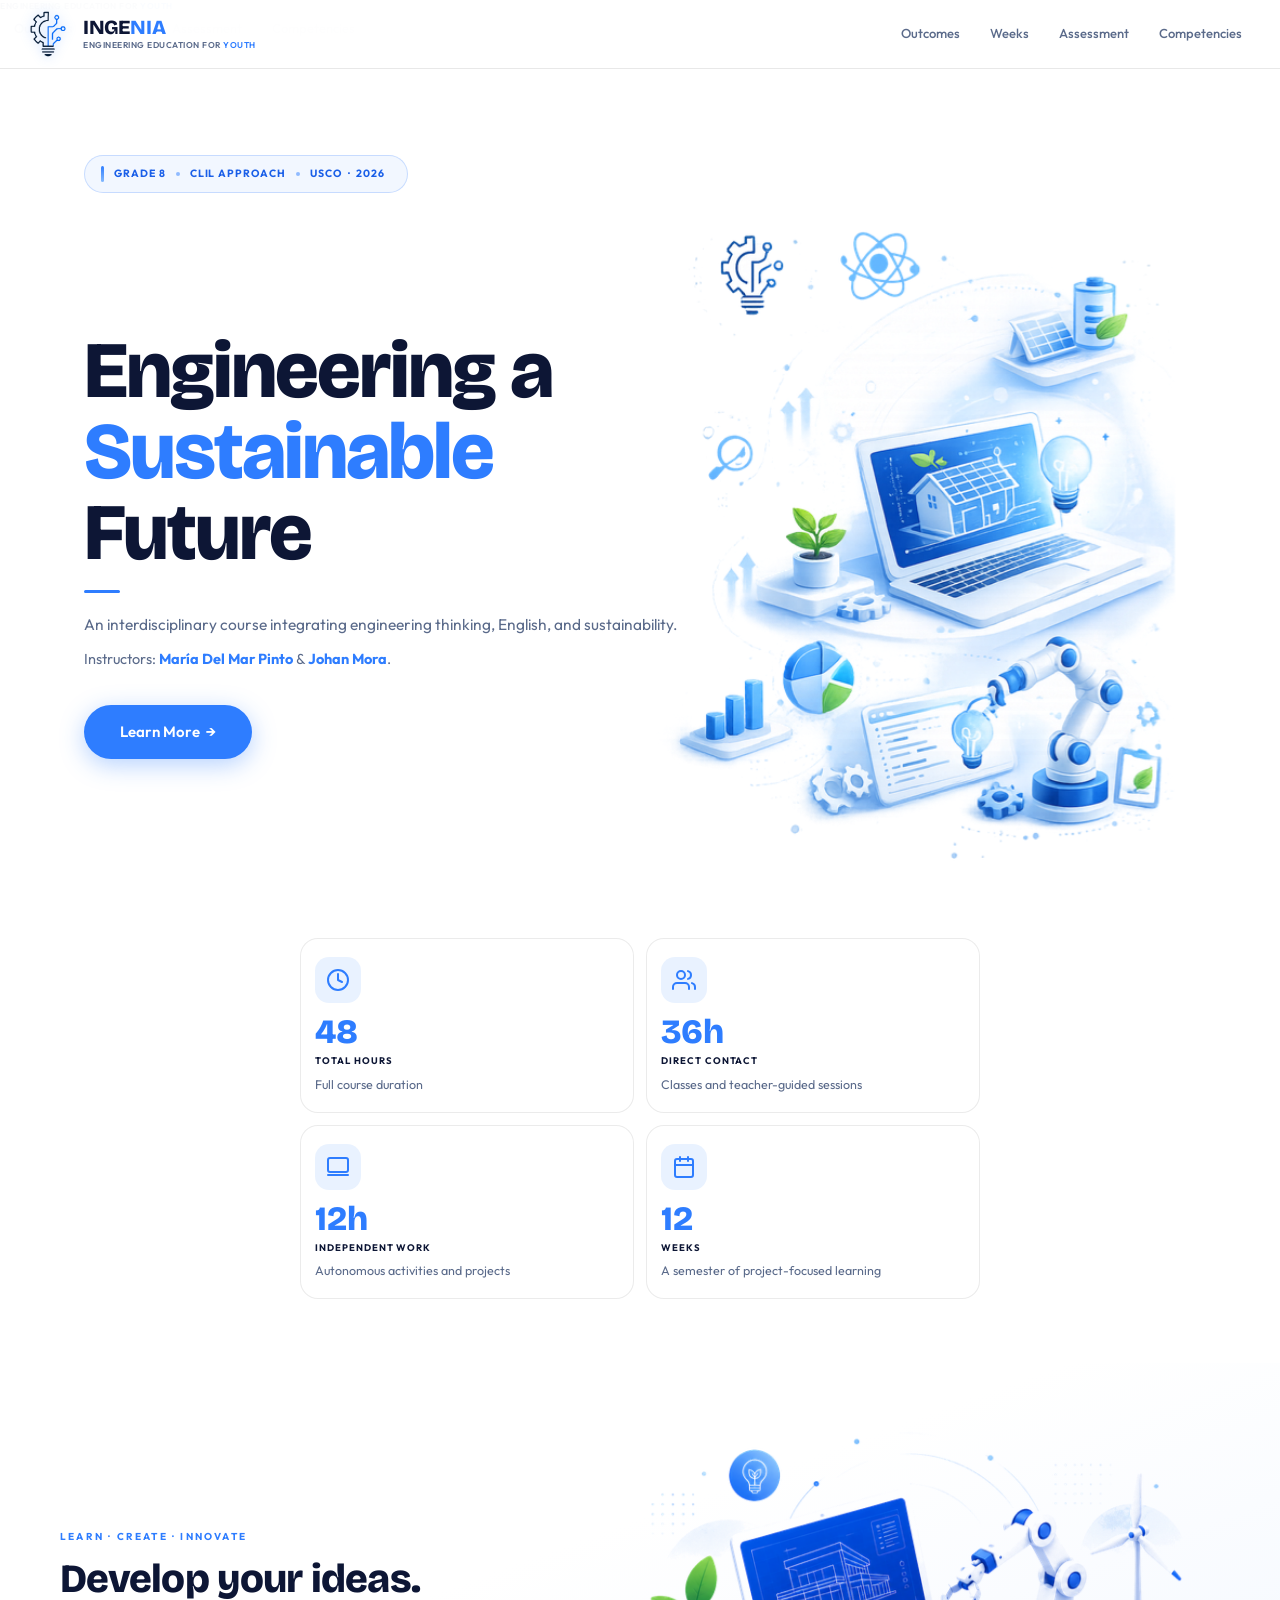
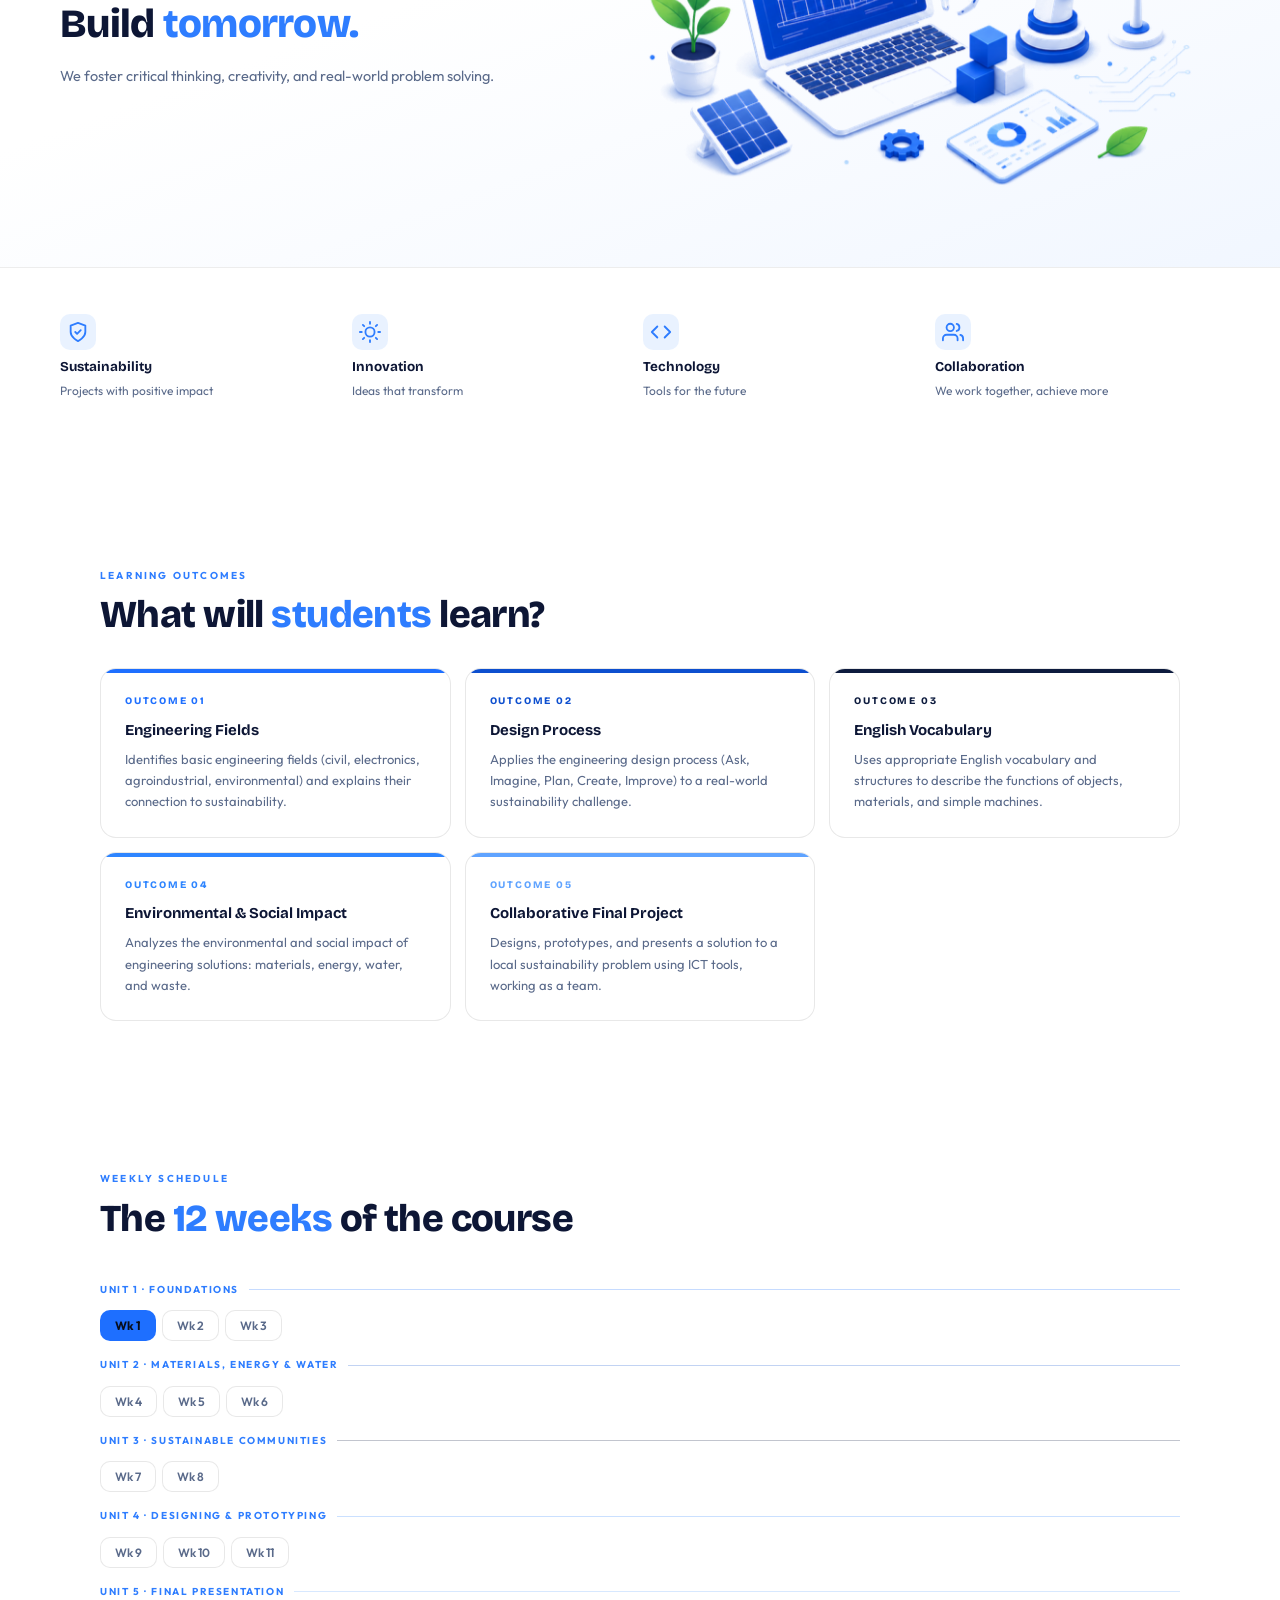
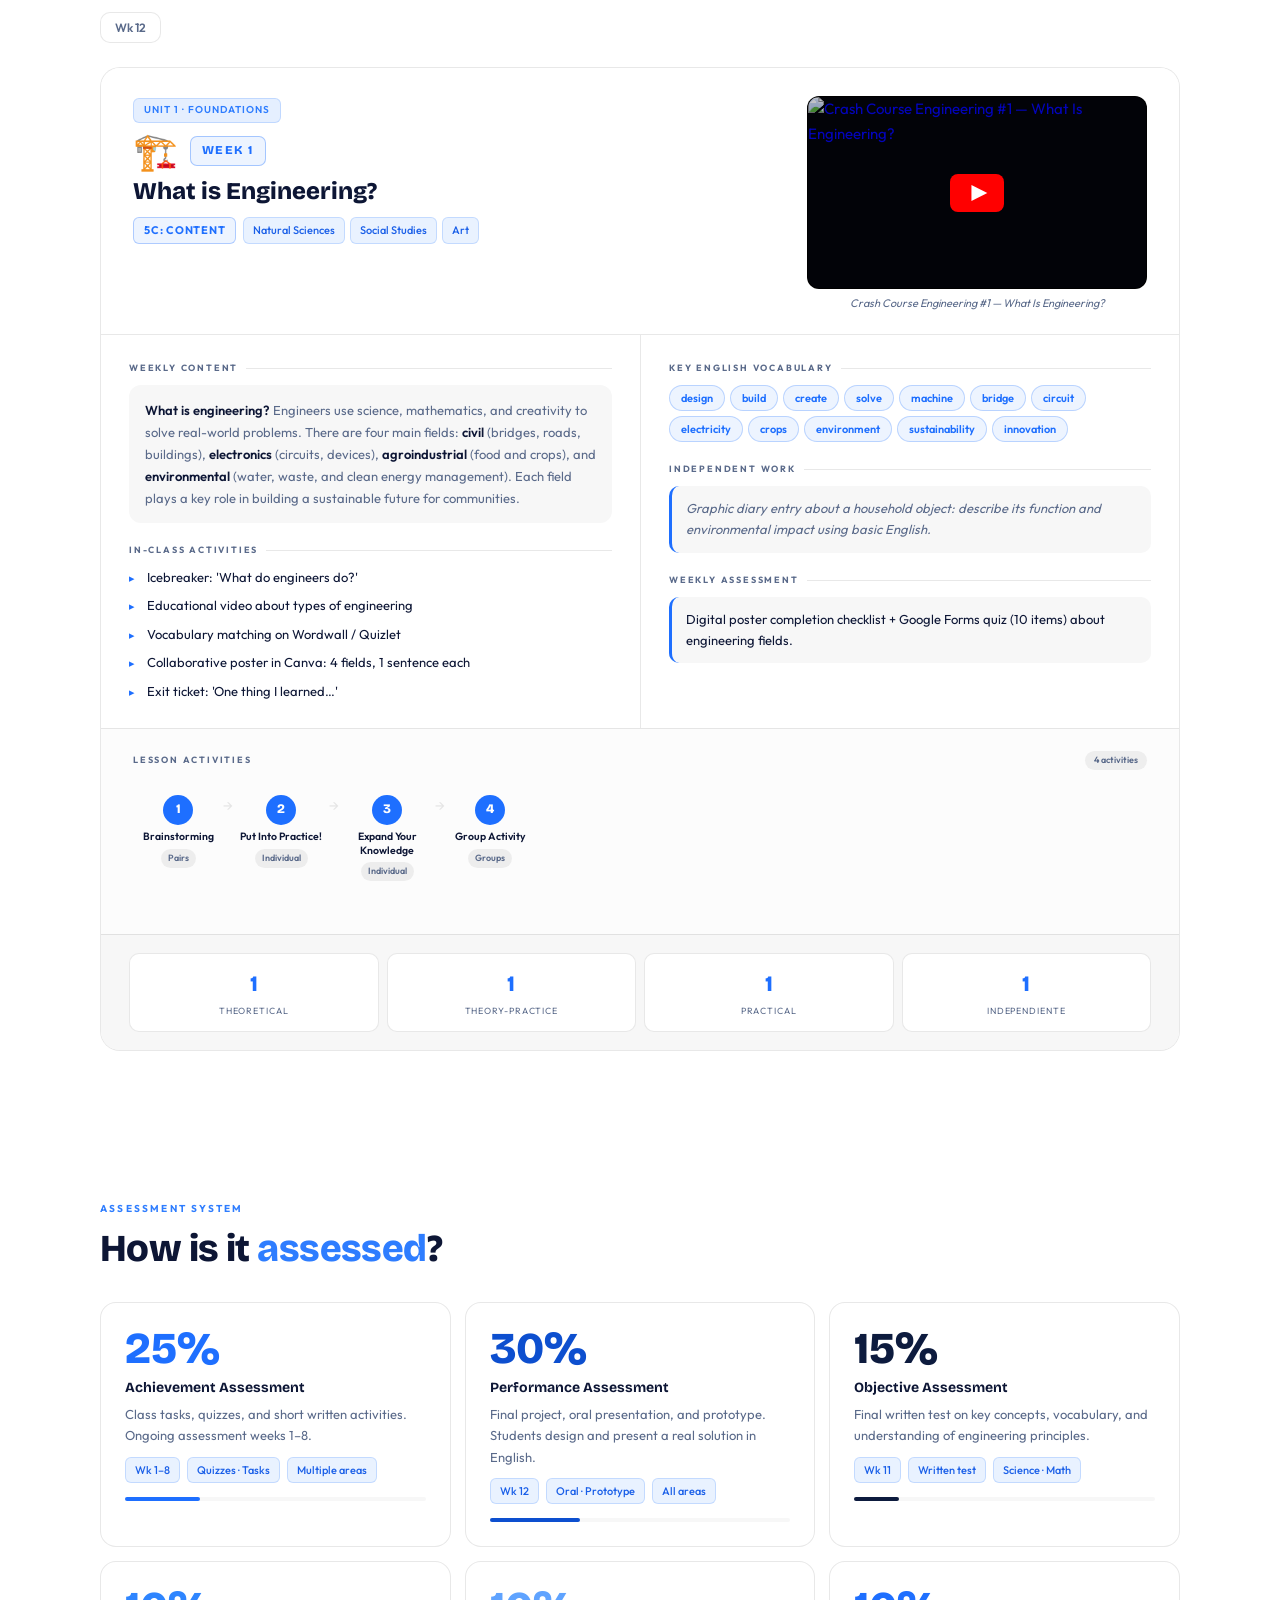
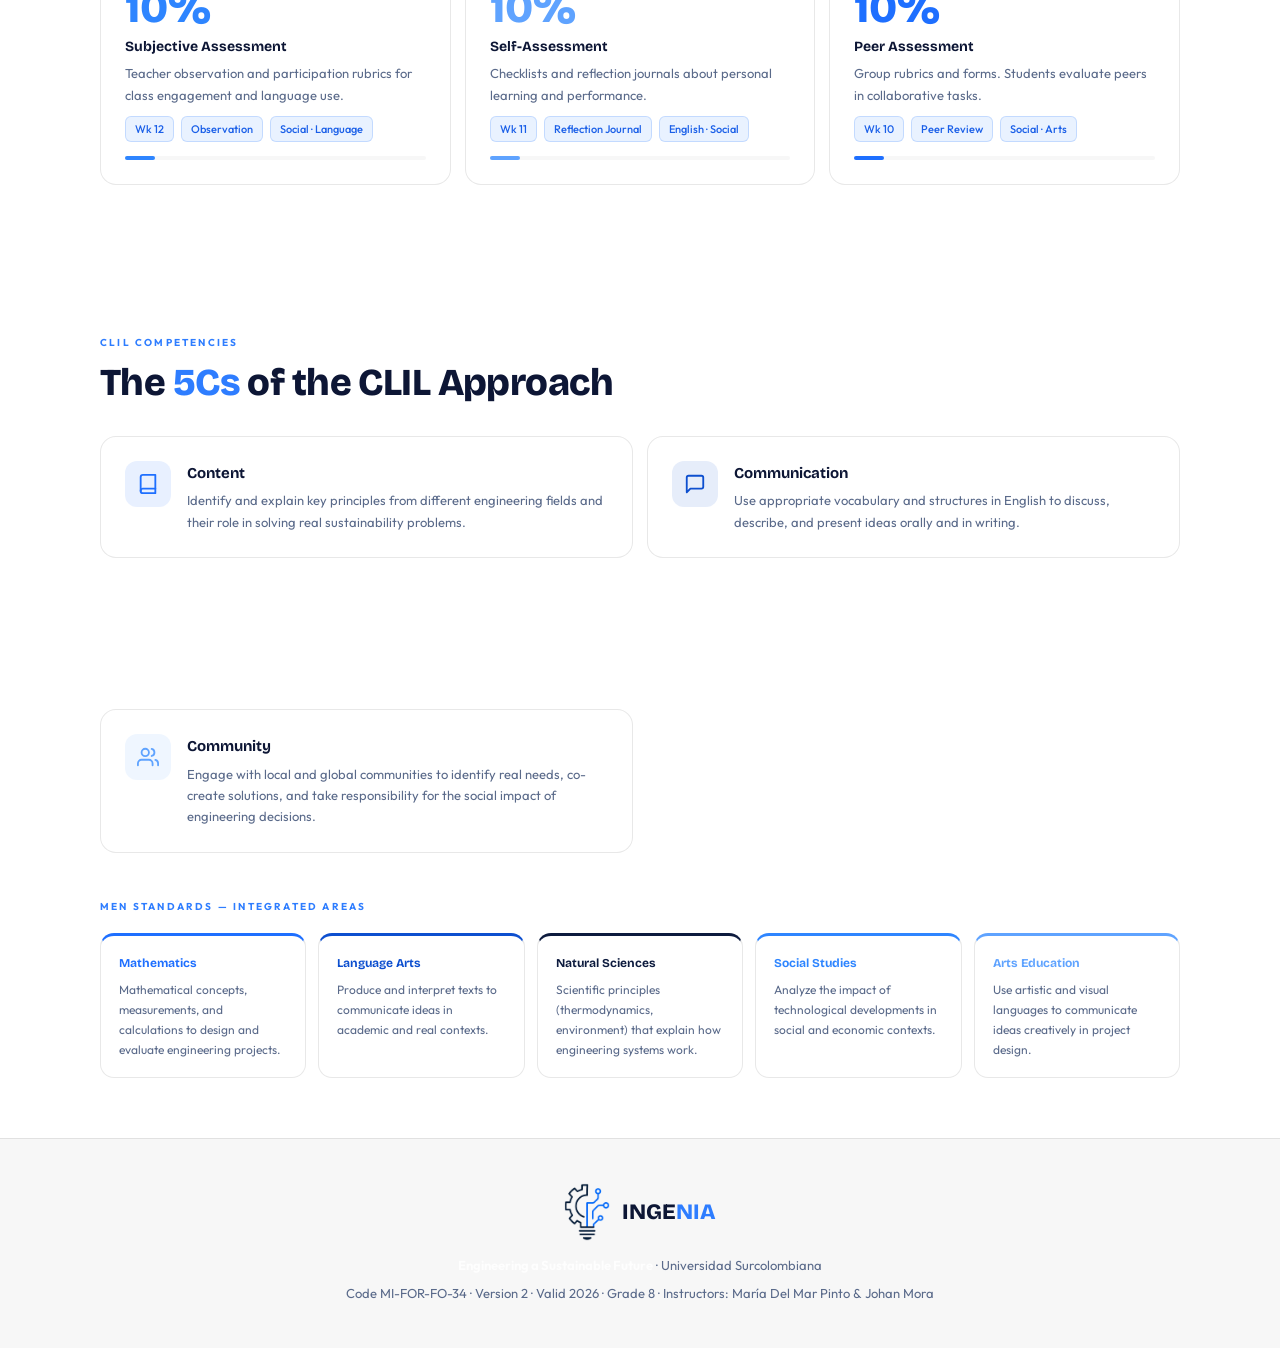
==== commit 760b4074: "Remove UTF-8 BOM from all files to fix emoji rendering" ====
--- a/index.html
+++ b/index.html
@@ -1,4 +1,4 @@
-﻿<!DOCTYPE html>
+<!DOCTYPE html>
 <html lang="es">
 <head>
   <meta charset="UTF-8"/>
--- a/assets/css/styles.css
+++ b/assets/css/styles.css
@@ -1,4 +1,4 @@
-﻿:root{
+:root{
   color-scheme:light;
   --bg:#ffffff;--surface:#ffffff;--surface2:#f7f7f7;--surface3:#eeeeee;
   --border:rgba(0,0,0,0.09);--text:#0d1635;--muted:#5a6a8a;
@@ -12,7 +12,7 @@
 @media(prefers-color-scheme:dark){html,body{background:#ffffff!important;color:#0d1635!important}}
 body::before{content:'';position:fixed;inset:0;background-image:radial-gradient(circle,rgba(46,125,255,.06) 1px,transparent 1px);background-size:28px 28px;pointer-events:none;z-index:0}
 
-/* â”€â”€ NAV â”€â”€ */
+/* ── NAV ── */
 nav{position:fixed;top:0;left:0;right:0;z-index:200;display:flex;align-items:center;justify-content:space-between;padding:10px 24px;background:rgba(255,255,255,.95);backdrop-filter:blur(24px);border-bottom:1px solid var(--border)}
 .nav-logo{display:flex;align-items:center;gap:11px}
 .nav-logo img{height:48px;width:48px;object-fit:contain;flex-shrink:0;border-radius:10px;filter:drop-shadow(0 0 6px rgba(46,125,255,.4))}
@@ -38,9 +38,9 @@
 .nav-drawer-logo span em{font-style:normal;color:var(--blue)}
 @media(max-width:760px){.nav-links{display:none};.nav-burger{display:flex};nav{padding:10px 18px}}
 
-/* â•â•â•â•â•â•â•â•â•â•â•â•â•â•â•â•â•â•â•â•â•â•â•â•â•â•â•â•â•â•â•â•â•â•â•â•â•â•â•â•â•â•
+/* ══════════════════════════════════════════
    HERO
-â•â•â•â•â•â•â•â•â•â•â•â•â•â•â•â•â•â•â•â•â•â•â•â•â•â•â•â•â•â•â•â•â•â•â•â•â•â•â•â•â•â• */
+══════════════════════════════════════════ */
 #hero{
   display:flex;flex-direction:column;justify-content:center;
   padding:110px 0 64px;
@@ -58,7 +58,7 @@
   color:#1a5fe8;margin-bottom:24px;
   animation:fadeUp .6s ease both;
 }
-/* Barra azul izquierda â€” reemplaza el emoji */
+/* Barra azul izquierda — reemplaza el emoji */
 .kicker-bar{
   display:block;width:3px;height:16px;
   background:linear-gradient(180deg,#2e7dff 0%,#84baff 100%);
@@ -138,9 +138,9 @@
 /* Elementos que ya no se usan */
 .hero-illus-wrap,.hero-illus-glow,.hero-dot,.hero-illus-svg{display:none}
 
-/* â•â•â•â•â•â•â•â•â•â•â•â•â•â•â•â•â•â•â•â•â•â•â•â•â•â•â•â•â•â•â•â•â•â•â•â•â•â•â•â•â•â•
-   STATS  2Ã—2  â€”  icon left, content right
-â•â•â•â•â•â•â•â•â•â•â•â•â•â•â•â•â•â•â•â•â•â•â•â•â•â•â•â•â•â•â•â•â•â•â•â•â•â•â•â•â•â• */
+/* ══════════════════════════════════════════
+   STATS  2×2  —  icon left, content right
+══════════════════════════════════════════ */
 #stats-section{
   background:#ffffff!important;
   padding:0 24px 64px;
@@ -180,9 +180,9 @@
 .sc-desc{font-size:clamp(11px,2.8vw,12.5px);color:#5a6a8a;margin-top:6px;line-height:1.5}
 .hero-stats{display:none}
 
-/* â•â•â•â•â•â•â•â•â•â•â•â•â•â•â•â•â•â•â•â•â•â•â•â•â•â•â•â•â•â•â•â•â•â•â•â•â•â•â•â•â•â•
-   VISION  â€” "Desarrolla tus ideas"
-â•â•â•â•â•â•â•â•â•â•â•â•â•â•â•â•â•â•â•â•â•â•â•â•â•â•â•â•â•â•â•â•â•â•â•â•â•â•â•â•â•â• */
+/* ══════════════════════════════════════════
+   VISION  — "Desarrolla tus ideas"
+══════════════════════════════════════════ */
 #vision{
   background:linear-gradient(160deg,#ffffff 40%,rgba(232,241,255,.6) 100%)!important;
   padding:60px 40px 72px;
@@ -216,9 +216,9 @@
   .vision-img{width:100%;max-width:420px;margin-left:0}
 }
 
-/* â•â•â•â•â•â•â•â•â•â•â•â•â•â•â•â•â•â•â•â•â•â•â•â•â•â•â•â•â•â•â•â•â•â•â•â•â•â•â•â•â•â•
-   PILARES  â€” minimal, sin tarjeta
-â•â•â•â•â•â•â•â•â•â•â•â•â•â•â•â•â•â•â•â•â•â•â•â•â•â•â•â•â•â•â•â•â•â•â•â•â•â•â•â•â•â• */
+/* ══════════════════════════════════════════
+   PILARES  — minimal, sin tarjeta
+══════════════════════════════════════════ */
 #pilares{
   background:#ffffff!important;
   padding:32px 40px 64px;
@@ -246,7 +246,7 @@
 .pilar-title{font-family:var(--font-h);font-size:13.5px;font-weight:700;color:#0d1635;line-height:1.2}
 .pilar-desc{font-size:12px;color:#5a6a8a;line-height:1.5}
 
-/* â”€â”€ SECTION â”€â”€ */
+/* ── SECTION ── */
 .sw{max-width:1160px;margin:0 auto;padding:90px 40px 60px;position:relative;z-index:1}
 @media(max-width:700px){.sw{padding:70px 20px 50px}}
 #outcomes{background:#ffffff}
@@ -257,7 +257,7 @@
 .sec-title{font-family:var(--font-h);font-size:clamp(24px,4vw,38px);font-weight:800;line-height:1.1;letter-spacing:-.015em;margin-bottom:32px;color:var(--navy)}
 .sec-title em{font-style:normal;color:var(--blue)}
 
-/* â”€â”€ OUTCOMES â”€â”€ */
+/* ── OUTCOMES ── */
 .og{display:grid;grid-template-columns:repeat(auto-fill,minmax(280px,1fr));gap:14px}
 .oc{background:var(--surface);border:1px solid var(--border);border-radius:16px;padding:24px;position:relative;overflow:hidden;transition:border-color .25s,transform .25s,background .25s}
 .oc:hover{border-color:rgba(46,125,255,.45);transform:translateY(-4px);background:var(--surface2)}
@@ -266,7 +266,7 @@
 .oc h3{font-family:var(--font-h);font-size:15px;font-weight:700;margin-bottom:6px;color:var(--navy)}
 .oc p{font-size:13px;color:var(--muted)}
 
-/* â”€â”€ WEEK NAV â”€â”€ */
+/* ── WEEK NAV ── */
 .wn{display:flex;flex-wrap:wrap;gap:6px;margin-bottom:24px}
 .usep{width:100%;display:flex;align-items:center;gap:10px;margin:10px 0 6px}
 .usep span{font-size:10px;font-weight:700;letter-spacing:.16em;text-transform:uppercase;white-space:nowrap;color:var(--blue)}
@@ -275,7 +275,7 @@
 .wtab:hover{color:var(--navy);border-color:rgba(46,125,255,.4);background:rgba(46,125,255,.08)}
 .wtab.active{color:var(--navy);border-color:transparent;font-weight:700}
 
-/* â”€â”€ WEEK CARD â”€â”€ */
+/* ── WEEK CARD ── */
 .wcard{display:none;border:1px solid var(--border);border-radius:20px;overflow:hidden;background:var(--surface)}
 .wcard.vis{display:block}
 .wc-head{padding:28px 32px 22px;border-bottom:1px solid var(--border);display:grid;grid-template-columns:1fr 340px;gap:24px;align-items:start;background:var(--surface)}
@@ -290,7 +290,7 @@
 .subj-tags{display:flex;flex-wrap:wrap;gap:5px}
 .subj-tag{background:rgba(46,125,255,.1);border:1px solid rgba(46,125,255,.2);border-radius:6px;padding:3px 9px;font-size:11px;color:var(--sky);font-weight:500}
 
-/* â”€â”€ VIDEO â”€â”€ */
+/* ── VIDEO ── */
 .vw{width:100%}
 .vf{position:relative;padding-bottom:56.25%;border-radius:12px;overflow:hidden;background:#000;border:1px solid var(--border)}
 .vlink{display:block;text-decoration:none}
@@ -302,7 +302,7 @@
 .vlink:hover .vplay{transform:scale(1.1)}
 .vlabel{font-size:11px;color:var(--muted);margin-top:7px;text-align:center;font-style:italic;line-height:1.4}
 
-/* â”€â”€ CARD BODY â”€â”€ */
+/* ── CARD BODY ── */
 .wc-body{display:grid;grid-template-columns:1fr 1fr}
 @media(max-width:700px){.wc-body{grid-template-columns:1fr}}
 .wc-col{padding:26px 28px;background:var(--surface)}
@@ -328,7 +328,7 @@
 .cnote{background:var(--surface2);border-radius:12px;padding:14px 16px;font-size:13px;color:var(--muted);line-height:1.7;margin-bottom:16px}
 .cnote strong{color:var(--navy);font-weight:600}
 
-/* â”€â”€ ASSESS â”€â”€ */
+/* ── ASSESS ── */
 .ag{display:grid;grid-template-columns:repeat(auto-fill,minmax(270px,1fr));gap:14px}
 .ac{background:var(--surface);border:1px solid var(--border);border-radius:16px;padding:24px;transition:transform .25s,border-color .25s}
 .ac:hover{transform:translateY(-4px);border-color:rgba(46,125,255,.4)}
@@ -340,7 +340,7 @@
 .pbw{height:4px;background:var(--surface2);border-radius:4px;margin-top:14px}
 .pb{height:100%;border-radius:4px}
 
-/* â”€â”€ CLIL â”€â”€ */
+/* ── CLIL ── */
 .cg{display:grid;grid-template-columns:repeat(2,1fr);gap:14px}
 @media(max-width:600px){.cg{grid-template-columns:1fr}}
 .cc{background:var(--surface);border:1px solid var(--border);border-radius:16px;padding:24px;display:flex;gap:16px;align-items:flex-start;transition:transform .25s,border-color .25s}
@@ -353,7 +353,7 @@
 .mc-t{font-family:var(--font-h);font-size:12px;font-weight:700;color:var(--ac,var(--blue));margin-bottom:6px}
 .mc p{font-size:12px;color:var(--muted)}
 
-/* â”€â”€ LESSON STEPPER â”€â”€ */
+/* ── LESSON STEPPER ── */
 .wc-lessons{border-top:1px solid var(--border);padding:22px 32px 26px;background:rgba(0,0,0,.012)}
 @media(max-width:900px){.wc-lessons{padding:16px 20px 20px}}
 .wls-hd{display:flex;align-items:center;justify-content:space-between;margin-bottom:14px}
@@ -380,27 +380,27 @@
 .wls-desc{font-size:13px;color:var(--muted);line-height:1.65;margin-bottom:10px}
 .wls-items{list-style:none;display:flex;flex-direction:column;gap:5px;margin-bottom:12px;padding:0}
 .wls-items li{font-size:12.5px;color:var(--navy);display:flex;gap:8px;line-height:1.45;align-items:flex-start}
-.wls-items li::before{content:'â€º';font-weight:800;flex-shrink:0;margin-top:.05em}
+.wls-items li::before{content:'›';font-weight:800;flex-shrink:0;margin-top:.05em}
 .wls-links{display:flex;gap:7px;flex-wrap:wrap;margin-bottom:12px}
 .wls-link{display:inline-flex;align-items:center;gap:6px;padding:7px 15px;border-radius:8px;font-size:12px;font-weight:600;text-decoration:none;border:1.5px solid;transition:all .2s}
 .wls-link:hover{opacity:.8;transform:translateY(-1px)}
 .wls-starter{padding:11px 15px;border-radius:9px;background:rgba(46,125,255,.06);border:1px solid rgba(46,125,255,.14);font-size:12.5px;font-style:italic;color:var(--navy);line-height:1.65;margin-top:4px}
 .wls-slbl{font-size:8.5px;font-weight:700;letter-spacing:.15em;text-transform:uppercase;color:var(--blue);display:block;margin-bottom:5px;font-style:normal}
 
-/* â”€â”€ REVEAL â”€â”€ */
+/* ── REVEAL ── */
 .reveal{opacity:0;transform:translateY(16px);transition:opacity .5s ease,transform .5s ease}
 .reveal.in{opacity:1;transform:translateY(0)}
 
-/* â”€â”€ FOOTER â”€â”€ */
+/* ── FOOTER ── */
 footer{padding:44px 40px;text-align:center;font-size:13px;background:var(--surface2);border-top:1px solid var(--border)}
 footer .f-logo{display:flex;align-items:center;justify-content:center;gap:12px;margin-bottom:14px}
 footer .f-logo img{
   height:58px;width:auto;
   object-fit:contain;
-  /* Sin fondo â€” PNG con transparencia igual que el nav */
+  /* Sin fondo — PNG con transparencia igual que el nav */
 }
 footer .f-brand{font-family:var(--font-h);font-size:22px;font-weight:800;color:var(--navy)}
 footer .f-brand em{font-style:normal;color:var(--blue)}
 footer p{color:var(--muted)}
 footer strong{color:rgba(255,255,255,.8)}
-@keyframes fadeUp{from{opacity:0;transform:translateY(22px)}to{opacity:1;transform:translateY(0)}}
+@keyframes fadeUp{from{opacity:0;transform:translateY(22px)}to{opacity:1;transform:translateY(0)}}
